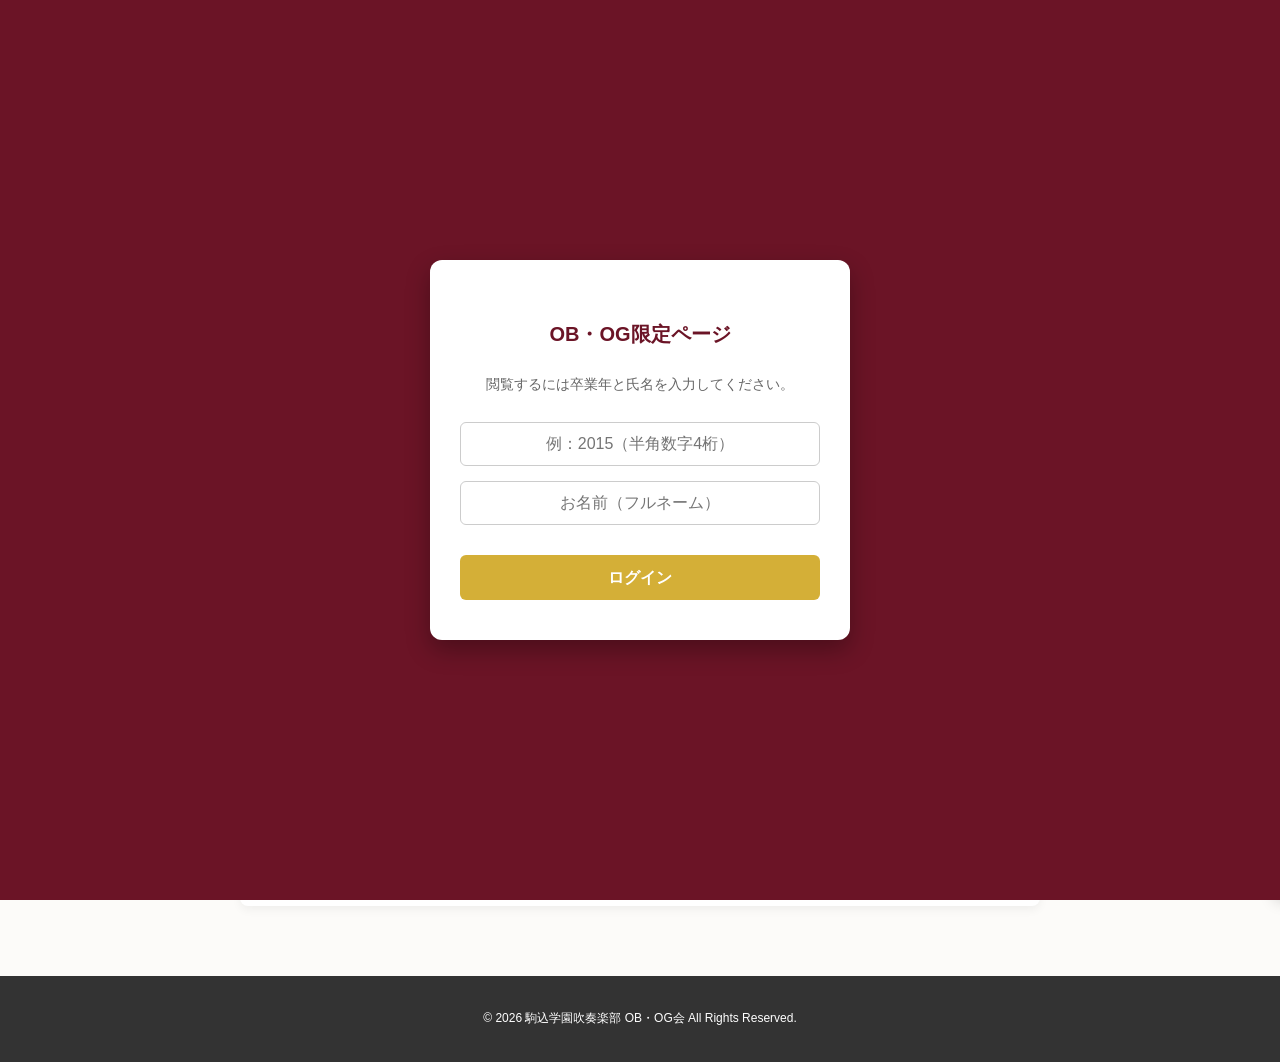
==== index.html @ 9dfc3580 "Add files via upload" ====
<!DOCTYPE html>
<html lang="ja">
<head>
    <meta name="robots" content="noindex, nofollow">
    <meta charset="UTF-8">
    <meta name="viewport" content="width=device-width, initial-scale=1.0">
    <title>駒込学園吹奏楽部 OB・OG会</title>
    <link rel="stylesheet" href="style.css">

    <style>
        /* 隠しチェックボックスは非表示 */
        #menu-btn-check {
            display: none !important;
        }

        /* ハンバーガーメニューのボタン位置設定 */
        .hamburger-menu {
            position: absolute !important;
            top: 50% !important;
            right: 20px !important;
            transform: translateY(-50%) !important;
            z-index: 99999 !important; 
        }

        .menu-btn {
            position: fixed !important; 
            top: 25px !important;
            right: 25px !important;
            display: flex !important;
            height: 50px !important;
            width: 50px !important;
            justify-content: center !important;
            align-items: center !important;
            background-color: #d4af37 !important;
            border-radius: 50% !important;
            cursor: pointer !important;
            z-index: 99999 !important; 
            box-shadow: 0 4px 10px rgba(0,0,0,0.3) !important;
        }

        /* 三本線（白） */
        .menu-btn span,
        .menu-btn span::before,
        .menu-btn span::after {
            content: '' !important;
            display: block !important;
            height: 3px !important;
            width: 20px !important;
            border-radius: 3px !important;
            background-color: #ffffff !important;
            position: absolute !important;
            transition: all 0.3s ease !important;
        }
        .menu-btn span::before { bottom: 7px !important; }
        .menu-btn span::after { top: 7px !important; }

        /* ボタンを押した時に「×」に変形 */
        #menu-btn-check:checked ~ .menu-btn span {
            background-color: transparent !important;
        }
        #menu-btn-check:checked ~ .menu-btn span::before {
            bottom: 0 !important;
            transform: rotate(45deg) !important;
        }
        #menu-btn-check:checked ~ .menu-btn span::after {
            top: 0 !important;
            transform: rotate(-45deg) !important;
        }

        /* 引き出しメニュー */
        .menu-content {
            position: fixed !important;
            top: 0 !important;
            right: -300px !important; 
            width: 300px !important;   
            height: 100vh !important;  
            background-color: #fcfbf9 !important;
            box-shadow: -5px 0 15px rgba(0,0,0,0.2) !important;
            transition: right 0.3s ease !important; 
            z-index: 99998 !important; 
            overflow-y: auto !important;
        }

        #menu-btn-check:checked ~ .menu-content {
            right: 0 !important;
        }

        .menu-inner {
            padding: 100px 20px 40px 20px !important;
        }

        /* 🔐 ログイン画面を完全に最前面に固定 */
        #login-overlay {
            position: fixed !important;
            top: 0 !important;
            left: 0 !important;
            width: 100% !important;
            height: 100% !important;
            background-color: #6b1426 !important; 
            color: #ffffff !important;
            display: flex !important;
            justify-content: center !important;
            align-items: center !important;
            z-index: 1000000 !important; 
            text-align: center;
            opacity: 1;
            transition: opacity 0.4s ease; 
        }
        .login-box {
            background-color: #ffffff !important;
            color: #333333 !important;
            padding: 40px 30px !important;
            border-radius: 12px !important;
            box-shadow: 0 10px 25px rgba(0,0,0,0.3) !important;
            max-width: 360px !important;
            width: 90% !important;
        }
        .login-box h2 {
            color: #6b1426 !important;
            margin-bottom: 20px !important;
            font-size: 20px !important;
        }
        .login-box input {
            width: 100% !important;
            padding: 12px !important;
            margin-bottom: 15px !important;
            border: 1px solid #ccc !important;
            border-radius: 6px !important;
            box-sizing: border-box !important;
            font-size: 16px !important;
            text-align: center !important;
        }
        
        /* ゴールドのログインボタン */
        .login-btn {
            display: block !important;
            background-color: #d4af37 !important; 
            color: #ffffff !important;
            border: none !important;
            height: 45px !important;
            line-height: 45px !important;
            width: 100% !important;
            font-weight: bold !important;
            border-radius: 6px !important;
            cursor: pointer !important;
            font-size: 16px !important;
            transition: 0.2s !important;
            text-align: center !important;
            margin: 15px auto 0 auto !important;
            padding: 0 !important;
            text-decoration: none !important;
        }
        .login-btn:hover {
            background-color: #bfa030 !important;
        }
        .error-msg {
            color: #ff3333 !important;
            font-size: 14px !important;
            margin-top: 10px !important;
            font-weight: bold !important;
            display: none; 
        }
    </style>
</head>
<body>

    <div id="login-overlay">
        <div class="login-box">
            <h2>OB・OG限定ページ</h2>
            <p style="font-size: 14px; color: #666; margin-bottom: 25px;">
                閲覧するには卒業年と氏名を入力してください。
            </p>
            
            <input type="text" id="yearBox" placeholder="例：2015（半角数字4桁）">
            <input type="text" id="nameBox" placeholder="お名前（フルネーム）">
            
            <button class="login-btn" onclick="clickLoginButton()">ログイン</button>
            
            <div id="error-message" class="error-msg">⚠️ 入力内容が正しくありません</div>
        </div>
    </div>

    <input type="checkbox" id="menu-btn-check">
    <label for="menu-btn-check" class="menu-btn"><span></span></label>
    
    <div class="menu-content">
        <div class="menu-inner">
            <nav class="menu-nav">
                <ul>
                    <li><a href="index.html#skip">🏠 ホーム</a></li>
                    <li><a href="history.html">🎼 過去のコンクール実績</a></li>
                    <li><a href="officers.html">👥 幹部・役員紹介</a></li>
                </ul>
            </nav>
        </div>
    </div>

    <header class="site-header">
        <div class="header-title-container">
            <h1>駒込学園 吹奏楽部 OB・OG会</h1>
        </div>
    </header>

    <main>
        <section class="purpose-section">
            <h2>OB・OG会 設立の趣旨</h2>
            <p class="lead-text">
                駒込学園吹奏楽部は、これまで多くの卒業生を送り出してきました。<br>
                この度、卒業生同士のつながりを深め、安全に現役部員の活動を末永く応援していくために、公式OB・OG会を発足いたしました。
            </p>

            <details class="purpose-details">
                <summary class="purpose-summary">もっと見る</summary>
                <div class="purpose-content">
                    <div class="purpose-grid">
                        <div class="purpose-card">
                            <h3>🎺 1. 現役部員への支援</h3>
                            <p>楽器のメンテナンスや指導・差し入れなど、現役生がより良い環境で演奏に打ち込めるようサポートを行います。</p>
                        </div>
                        <div class="purpose-card">
                            <h3>🤝 2. 卒業生同士の交流</h3>
                            <p>世代を超えたOB・OGのネットワークを広げ、いつまでも音楽でつながれる場所を作ります。</p>
                        </div>
                        <div class="purpose-card">
                            <h3>🎼 3. 伝統の継承</h3>
                            <p>駒込学園吹奏楽部が築いてきた歴史や伝統を次の世代へ引き継ぎ、部活動の発展に寄与します。</p>
                        </div>
                    </div>
                </div>
            </details>
        </section>

        <section class="gallery-section">
            <h2>活動の様子（フォトギャラリー）</h2>
            <p class="gallery-lead">定期演奏会やコンクール、日々の練習風景をお届けします。</p>

            <details class="purpose-details">
                <summary class="purpose-summary">写真をもっと見る</summary>
                <div class="purpose-content">
                    <div class="gallery-grid">
                        <div class="gallery-item">
                            <img src="images/photo1.jpg" alt="定期演奏会">
                            <div class="gallery-caption">定期演奏会</div>
                        </div>
                        <div class="gallery-item">
                            <img src="images/photo2.jpg" alt="コンクール">
                            <div class="gallery-caption">吹奏楽コンクール</div>
                        </div>
                        <div class="gallery-item">
                            <img src="images/photo3.jpg" alt="夏合宿">
                            <div class="gallery-caption">夏合宿</div>
                        </div>
                        <div class="gallery-item">
                            <img src="images/photo4.jpg" alt="日常練習">
                            <div class="gallery-caption">日常練習</div>
                        </div>
                    </div>
                </div>
            </details>
        </section>

        <section class="sns-link-section">
            <h2>公式SNSで最新情報をチェック！</h2>
            <p>現役部員の日常や演奏会のお知らせは、こちらの公式アカウントで発信しています。</p>
            <div class="sns-button-container">
                <a href="https://www.instagram.com/kg_brass/" target="_blank" class="sns-btn instagram-btn">
                    📸 公式Instagramを見る
                </a>
                <a href="https://x.com/kg_brass" target="_blank" class="sns-btn x-btn">
                    𝕏 公式X（旧Twitter）を見る
                </a>
            </div>
        </section>
    </main>

    <footer>
        <p>&copy; 2026 駒込学園吹奏楽部 OB・OG会 All Rights Reserved.</p>
    </footer>

    <script>
        const csvUrl = "https://docs.google.com/spreadsheets/d/e/2PACX-1vRSA1tRAmuJEZEpd1GGZVvP7Q4addCz2_b13co5dK7UtzooLsTX9SpgFDFgR_s_LNZYfbcB91fvsCD3/pub?gid=0&single=true&output=csv";

        let obogList = {};

        function checkLoginStatus() {
            if (window.location.hash === '#skip' || sessionStorage.getItem('loginStatus') === 'passed') {
                const overlay = document.getElementById('login-overlay');
                if (overlay) {
                    overlay.style.display = 'none'; 
                }
            }
        }

        if (document.readyState === 'loading') {
            document.addEventListener('DOMContentLoaded', checkLoginStatus);
        } else {
            checkLoginStatus();
        }
        window.addEventListener('hashchange', checkLoginStatus);

        if (csvUrl) {
            fetch(csvUrl)
                .then(response => response.text())
                .then(text => {
                    const lines = text.split(/\r?\n/);
                    for (let i = 1; i < lines.length; i++) {
                        const columns = lines[i].split(",");
                        if (columns.length >= 2) {
                            const year = columns[0].trim();
                            const name = columns[1].trim();
                            if (year && name) {
                                if (!obogList[year]) {
                                    obogList[year] = [];
                                }
                                obogList[year].push(name);
                            }
                        }
                    }
                })
                .catch(err => console.error("名簿の読み込みに失敗しました:", err));
        }

        function clickLoginButton() {
            const inputYear = document.getElementById('yearBox').value.trim();
            const inputName = document.getElementById('nameBox').value.trim();
            const errorMsg = document.getElementById('error-message');
            const overlay = document.getElementById('login-overlay');

            if (obogList[inputYear] && obogList[inputYear].includes(inputName)) {
                if (errorMsg) errorMsg.style.display = 'none';
                
                sessionStorage.setItem('loginStatus', 'passed');
                window.location.hash = 'skip';
                
                if (overlay) {
                    overlay.style.opacity = "0";
                    overlay.style.pointerEvents = "none";
                    setTimeout(function() {
                        overlay.style.display = 'none';
                    }, 400);
                }
            } else {
                if (errorMsg) errorMsg.style.display = 'block';
            }
        }
    </script>

</body>
</html>
---- style.css ----
body {
    font-family: 'Helvetica Neue', Arial, 'Hiragino Kaku Gothic ProN', 'Hiragino Sans', Meiryo, sans-serif;
    line-height: 1.8;
    color: #333333;
    background-color: #fcfbf9;
    margin: 0;
    padding: 0;
}

/* ===================================================
   2. ヘッダー（タイトル中央揃え ＆ ハンバーガーバー）
   =================================================== */
.site-header {
    position: relative;
    background-color: #6b1426; /* 深い赤 */
    padding: 30px 20px;
    border-bottom: 4px solid #d4af37; /* ゴールドのライン */
    display: flex;
    justify-content: center;
    align-items: center;
    min-height: 50px;
}

.header-title-container {
    width: 100%;
    text-align: center;
}

.header-title-container h1 {
    margin: 0;
    font-size: 24px;
    color: #ffffff;
    letter-spacing: 2px;
    display: inline-block;
}

/* ハンバーガー全体の配置 */
.hamburger-menu {
    position: absolute;
    top: 50%;
    right: 20px;
    transform: translateY(-50%);
    z-index: 100;
}

/* チェックボックスは非表示 */
#menu-btn-check {
    display: none;
}

/* 丸いゴールドの三本線ボタン（画面の右上に固定） */
.menu-btn {
    position: fixed; 
    top: 25px;
    right: 25px;
    display: flex;
    height: 50px;
    width: 50px;
    justify-content: center;
    align-items: center;
    background-color: #d4af37;
    border-radius: 50%;
    cursor: pointer;
    z-index: 105; /* メニューより手前に表示 */
    box-shadow: 0 4px 10px rgba(0,0,0,0.2);
}

/* 三本線のデザイン */
.menu-btn span,
.menu-btn span::before,
.menu-btn span::after {
    content: '';
    display: block;
    height: 3px;
    width: 20px;
    border-radius: 3px;
    background-color: #ffffff;
    position: absolute;
    transition: all 0.3s ease;
}
.menu-btn span::before { bottom: 7px; }
.menu-btn span::after { top: 7px; }

/* ボタンクリック時の「×」変形 */
#menu-btn-check:checked ~ .menu-btn span {
    background-color: transparent;
}
#menu-btn-check:checked ~ .menu-btn span::before {
    bottom: 0;
    transform: rotate(45deg);
}
#menu-btn-check:checked ~ .menu-btn span::after {
    top: 0;
    transform: rotate(-45deg);
}

/* 引き出しメニュー画面 */
.menu-content {
    position: fixed;
    top: 0;
    right: -100%; /* 最初は画面の右外に隠す */
    width: 100%;
    max-width: 300px;
    height: 100%;
    background-color: #fcfbf9;
    box-shadow: -5px 0 15px rgba(0,0,0,0.1);
    transition: all 0.3s ease;
    z-index: 101;
    overflow-y: auto;
}

/* チェック時にメニューを引き出す */
#menu-btn-check:checked ~ .menu-content {
    right: 0;
}

/* メニュー内のナビゲーションボタン */
.menu-inner {
    padding: 100px 20px 40px 20px;
}

.menu-nav ul {
    list-style: none;
    padding: 0;
    margin: 0;
}

.menu-nav li {
    margin-bottom: 15px;
}

.menu-nav a {
    display: block;
    background-color: #ffffff;
    color: #333333;
    text-decoration: none;
    padding: 15px 20px;
    border-radius: 8px;
    font-weight: bold;
    border: 1px solid #e0e0e0;
    box-shadow: 0 2px 5px rgba(0,0,0,0.05);
    transition: all 0.2s ease;
}

.menu-nav a:hover {
    background-color: #6b1426;
    color: #ffffff;
    border-color: #6b1426;
    transform: translateX(5px);
}

/* ===================================================
   3. メインコンテンツ ＆ 共通セクション
   =================================================== */
main {
    max-width: 800px;
    margin: 20px auto;
    padding: 20px;
}

section {
    background-color: #ffffff;
    padding: 24px;
    margin-bottom: 30px;
    border-radius: 8px;
    box-shadow: 0 4px 10px rgba(0, 0, 0, 0.05);
}

section h2 {
    color: #6b1426;
    font-size: 20px;
    border-left: 5px solid #d4af37;
    padding-left: 10px;
    margin-top: 0;
}

/* ===================================================
   4. 設立の趣旨（もっと見る）
   =================================================== */
.lead-text {
    font-size: 16px;
    color: #555555;
    text-align: center;
    margin-bottom: 30px;
    line-height: 1.8;
}

.purpose-grid {
    display: flex;
    flex-wrap: wrap;
    gap: 20px;
    margin-top: 20px;
}

.purpose-card {
    flex: 1;
    min-width: 230px;
    background-color: #faf8f5;
    padding: 20px;
    border-radius: 6px;
    border-top: 3px solid #6b1426;
}

.purpose-card h3 {
    margin-top: 0;
    font-size: 16px;
    color: #6b1426;
}

.purpose-card p {
    font-size: 14px;
    color: #444444;
    margin-bottom: 0;
    line-height: 1.6;
}

.purpose-details {
    transition: all 0.3s ease;
}

.purpose-summary {
    display: block;
    width: 180px;
    margin: 0 auto;
    padding: 10px 20px;
    background-color: #6b1426;
    color: #ffffff;
    text-align: center;
    font-weight: bold;
    border-radius: 20px;
    cursor: pointer;
    list-style: none;
    transition: 0.2s;
}

.purpose-summary::-webkit-details-marker {
    display: none;
}

.purpose-summary:hover {
    background-color: #d4af37;
}

.purpose-content {
    margin-top: 20px;
    animation: fadeIn 0.5s ease;
}

@keyframes fadeIn {
    0% { opacity: 0; transform: translateY(-10px); }
    100% { opacity: 1; transform: translateY(0); }
}

/* ===================================================
   5. フォトギャラリー
   =================================================== */
.gallery-lead {
    text-align: center;
    color: #666666;
    margin-bottom: 25px;
}

.gallery-grid {
    display: grid;
    grid-template-columns: repeat(auto-fit, minmax(220px, 1fr));
    gap: 15px;
}

.gallery-item {
    position: relative;
    overflow: hidden;
    border-radius: 8px;
    box-shadow: 0 4px 8px rgba(0,0,0,0.1);
    background-color: #000000;
}

.gallery-item img {
    width: 100%;
    height: 200px;
    object-fit: cover;
    display: block;
    transition: transform 0.3s ease;
}

.gallery-item:hover img {
    transform: scale(1.1);
    opacity: 0.8;
}

.gallery-caption {
    position: absolute;
    bottom: 0;
    left: 0;
    width: 100%;
    background: linear-gradient(transparent, rgba(0, 0, 0, 0.7));
    color: #ffffff;
    padding: 10px;
    font-size: 14px;
    font-weight: bold;
    text-align: center;
    box-sizing: border-box;
}

/* ===================================================
   6. 幹部・役員紹介（カードレイアウト）
   =================================================== */
.officer-lead {
    text-align: center;
    color: #666666;
    margin-bottom: 30px;
}

.officer-grid {
    display: grid;
    grid-template-columns: repeat(auto-fit, minmax(280px, 1fr));
    gap: 20px;
}

.officer-card {
    background-color: #ffffff;
    border: 1px solid #e0e0e0;
    border-radius: 8px;
    padding: 25px;
    position: relative;
    box-shadow: 0 2px 5px rgba(0,0,0,0.02);
    border-top: 4px solid #6b1426;
}

.officer-role {
    display: inline-block;
    background-color: #d4af37;
    color: #ffffff;
    font-size: 12px;
    font-weight: bold;
    padding: 3px 12px;
    border-radius: 12px;
    margin-bottom: 10px;
}

.officer-name {
    margin: 0 0 5px 0;
    font-size: 20px;
    color: #333333;
}

.officer-info {
    margin: 0 0 15px 0;
    font-size: 14px;
    color: #6b1426;
    font-weight: bold;
}

.officer-message {
    margin: 0;
    font-size: 13px;
    color: #555555;
    line-height: 1.6;
    background-color: #fdfcfb;
    padding: 10px;
    border-radius: 4px;
    border-left: 3px solid #e0e0e0;
}

/* ===================================================
   7. SNSリンクボタン ＆ フッター
   =================================================== */
.sns-link-section {
    text-align: center;
    padding: 30px 20px;
}

.sns-button-container {
    display: flex;
    justify-content: center;
    gap: 20px;
    margin-top: 25px;
    flex-wrap: wrap;
}

.sns-btn {
    display: inline-block;
    width: 260px;
    padding: 14px 0;
    color: #ffffff !important;
    text-decoration: none;
    font-weight: bold;
    border-radius: 30px;
    box-shadow: 0 4px 10px rgba(0, 0, 0, 0.1);
    transition: all 0.3s ease;
}

.sns-btn:hover {
    transform: translateY(-3px);
    box-shadow: 0 6px 15px rgba(0, 0, 0, 0.15);
}

.instagram-btn {
    background: linear-gradient(45deg, #f9ce34, #ee2a7b, #6228d7);
}

.x-btn {
    background-color: #000000;
}

footer {
    text-align: center;
    padding: 20px;
    background-color: #333333;
    color: #ffffff;
    font-size: 12px;
}
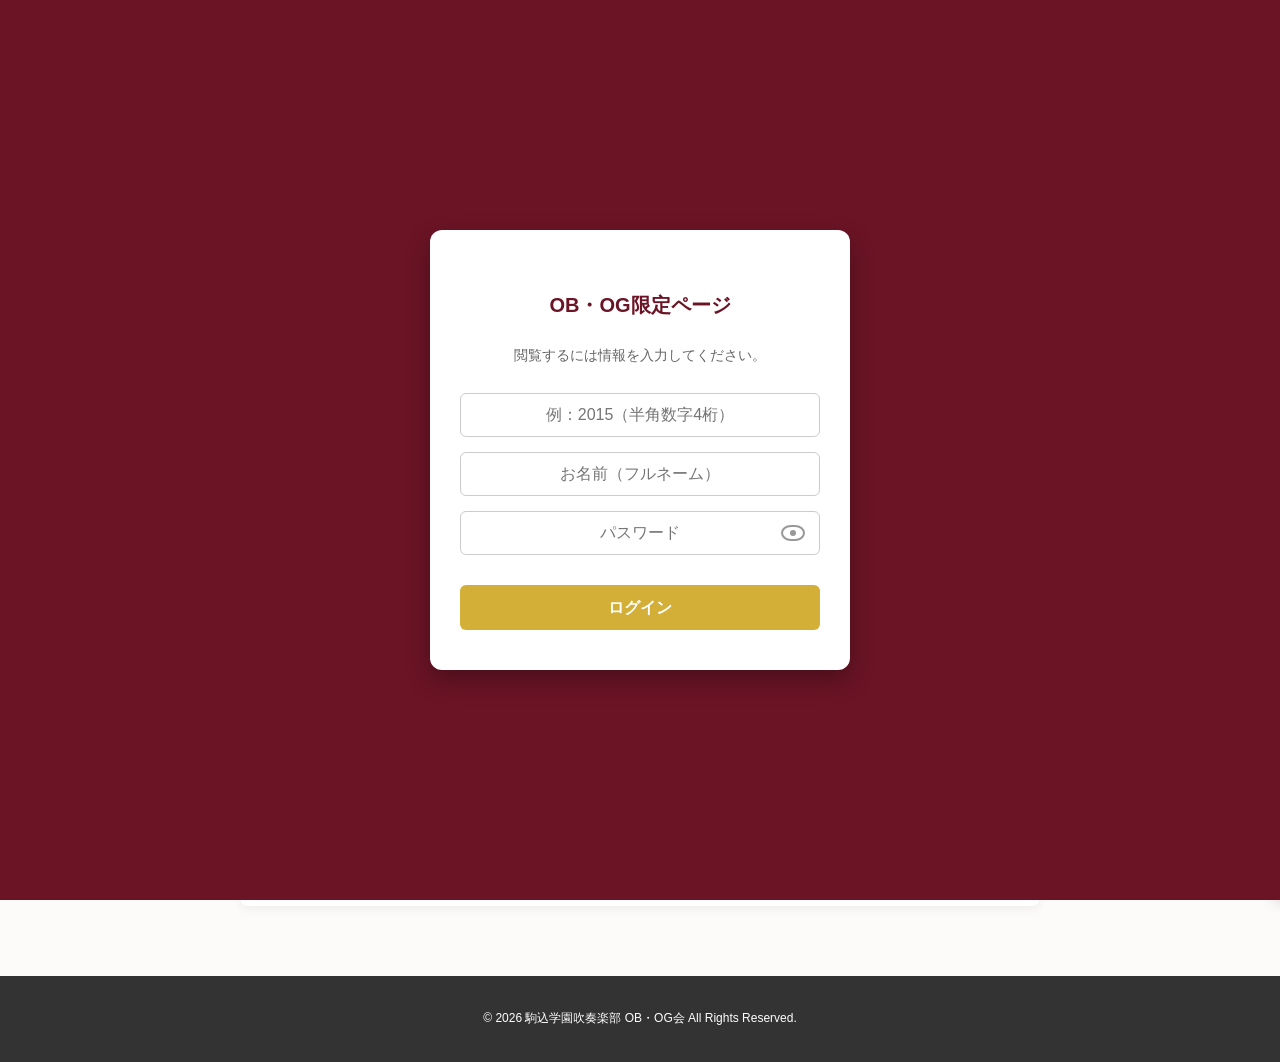
==== commit 7053013e: "Add files via upload" ====
--- a/index.html
+++ b/index.html
@@ -1,7 +1,6 @@
 <!DOCTYPE html>
 <html lang="ja">
 <head>
-    <meta name="robots" content="noindex, nofollow">
     <meta charset="UTF-8">
     <meta name="viewport" content="width=device-width, initial-scale=1.0">
     <title>駒込学園吹奏楽部 OB・OG会</title>
@@ -131,6 +130,66 @@
             text-align: center !important;
         }
         
+        /* パスワード入力欄とモノクロアイコンの位置設定 */
+        .password-container {
+            position: relative !important;
+            width: 100% !important;
+        }
+        
+        .toggle-password-btn {
+            position: absolute !important;
+            right: 15px !important;
+            top: 38% !important;
+            transform: translateY(-50%) !important;
+            cursor: pointer !important;
+            width: 24px !important;
+            height: 24px !important;
+            display: flex !important;
+            align-items: center !important;
+            justify-content: center !important;
+            user-select: none !important;
+            opacity: 0.5;
+            transition: opacity 0.2s;
+        }
+        .toggle-password-btn:hover {
+            opacity: 0.9;
+        }
+
+        /* 目の外枠（まぶたのライン）：水平・左右対称 */
+        .eye-icon {
+            position: relative !important;
+            width: 22px !important;   
+            height: 12px !important;  
+            border: 2px solid #333333 !important;
+            border-top-left-radius: 100% 120% !important;
+            border-top-right-radius: 100% 120% !important;
+            border-bottom-left-radius: 100% 120% !important;
+            border-bottom-right-radius: 100% 120% !important;
+        }
+        /* 黒目（真ん中の丸） */
+        .eye-icon::before {
+            content: '' !important;
+            position: absolute !important;
+            width: 6px !important;
+            height: 6px !important;
+            background-color: #333333 !important;
+            border-radius: 50% !important;
+            top: 50% !important;
+            left: 50% !important;
+            transform: translate(-50%, -50%) !important;
+        }
+        /* 斜線イラスト（表示時にかかる一本線） */
+        .eye-icon.hidden-line::after {
+            content: '' !important;
+            position: absolute !important;
+            width: 26px !important;
+            height: 2px !important;
+            background-color: #333333 !important;
+            top: 50% !important;
+            left: 50% !important;
+            transform: translate(-50%, -50%) rotate(-45deg) !important; 
+        }
+
         /* ゴールドのログインボタン */
         .login-btn {
             display: block !important;
@@ -168,11 +227,18 @@
         <div class="login-box">
             <h2>OB・OG限定ページ</h2>
             <p style="font-size: 14px; color: #666; margin-bottom: 25px;">
-                閲覧するには卒業年と氏名を入力してください。
+                閲覧するには情報を入力してください。
             </p>
             
             <input type="text" id="yearBox" placeholder="例：2015（半角数字4桁）">
             <input type="text" id="nameBox" placeholder="お名前（フルネーム）">
+            
+            <div class="password-container">
+                <input type="password" id="passwordBox" placeholder="パスワード">
+                <div class="toggle-password-btn" onclick="togglePasswordVisibility()">
+                    <div id="eyeIcon" class="eye-icon"></div>
+                </div>
+            </div>
             
             <button class="login-btn" onclick="clickLoginButton()">ログイン</button>
             
@@ -187,7 +253,7 @@
         <div class="menu-inner">
             <nav class="menu-nav">
                 <ul>
-                    <li><a href="index.html#skip">🏠 ホーム</a></li>
+                    <li><a href="index.html">🏠 ホーム</a></li>
                     <li><a href="history.html">🎼 過去のコンクール実績</a></li>
                     <li><a href="officers.html">👥 幹部・役員紹介</a></li>
                 </ul>
@@ -282,8 +348,9 @@
 
         let obogList = {};
 
+        // 💡 【記憶強化】localStorageを使って絶対に状態を忘れないように修正
         function checkLoginStatus() {
-            if (window.location.hash === '#skip' || sessionStorage.getItem('loginStatus') === 'passed') {
+            if (window.location.hash === '#skip' || localStorage.getItem('loginStatus') === 'passed') {
                 const overlay = document.getElementById('login-overlay');
                 if (overlay) {
                     overlay.style.display = 'none'; 
@@ -298,6 +365,7 @@
         }
         window.addEventListener('hashchange', checkLoginStatus);
 
+        // Googleから名簿データをダウンロード
         if (csvUrl) {
             fetch(csvUrl)
                 .then(response => response.text())
@@ -305,14 +373,16 @@
                     const lines = text.split(/\r?\n/);
                     for (let i = 1; i < lines.length; i++) {
                         const columns = lines[i].split(",");
-                        if (columns.length >= 2) {
+                        if (columns.length >= 3) {
                             const year = columns[0].trim();
                             const name = columns[1].trim();
-                            if (year && name) {
+                            const password = columns[2].trim();
+                            
+                            if (year && name && password) {
                                 if (!obogList[year]) {
                                     obogList[year] = [];
                                 }
-                                obogList[year].push(name);
+                                obogList[year].push({ name: name, password: password });
                             }
                         }
                     }
@@ -320,17 +390,59 @@
                 .catch(err => console.error("名簿の読み込みに失敗しました:", err));
         }
 
+        // 表示・非表示と斜線の連動処理
+        function togglePasswordVisibility() {
+            const passwordBox = document.getElementById('passwordBox');
+            const eyeIcon = document.getElementById('eyeIcon');
+            
+            if (passwordBox && eyeIcon) {
+                if (passwordBox.type === 'password') {
+                    passwordBox.type = 'text';
+                    eyeIcon.classList.add('hidden-line');
+                } else {
+                    passwordBox.type = 'password';
+                    eyeIcon.classList.remove('hidden-line');
+                }
+            }
+        }
+
+        // エンターキー判定
+        document.addEventListener("DOMContentLoaded", function() {
+            const boxes = [
+                document.getElementById('yearBox'), 
+                document.getElementById('nameBox'),
+                document.getElementById('passwordBox')
+            ];
+            boxes.forEach(box => {
+                if (box) {
+                    box.addEventListener('keydown', function(event) {
+                        if (event.key === 'Enter') {
+                            clickLoginButton(); 
+                        }
+                    });
+                }
+            });
+        });
+
+        // ログイン判定
         function clickLoginButton() {
             const inputYear = document.getElementById('yearBox').value.trim();
             const inputName = document.getElementById('nameBox').value.trim();
+            const inputPassword = document.getElementById('passwordBox').value.trim();
             const errorMsg = document.getElementById('error-message');
             const overlay = document.getElementById('login-overlay');
 
-            if (obogList[inputYear] && obogList[inputYear].includes(inputName)) {
+            let isMatch = false;
+
+            if (obogList[inputYear]) {
+                isMatch = obogList[inputYear].some(user => user.name === inputName && user.password === inputPassword);
+            }
+
+            if (isMatch) {
                 if (errorMsg) errorMsg.style.display = 'none';
                 
-                sessionStorage.setItem('loginStatus', 'passed');
-                window.location.hash = 'skip';
+                // 💡 【記憶強化】ここもlocalStorageに保存する形に変更
+                localStorage.setItem('loginStatus', 'passed');
                 
                 if (overlay) {
                     overlay.style.opacity = "0";
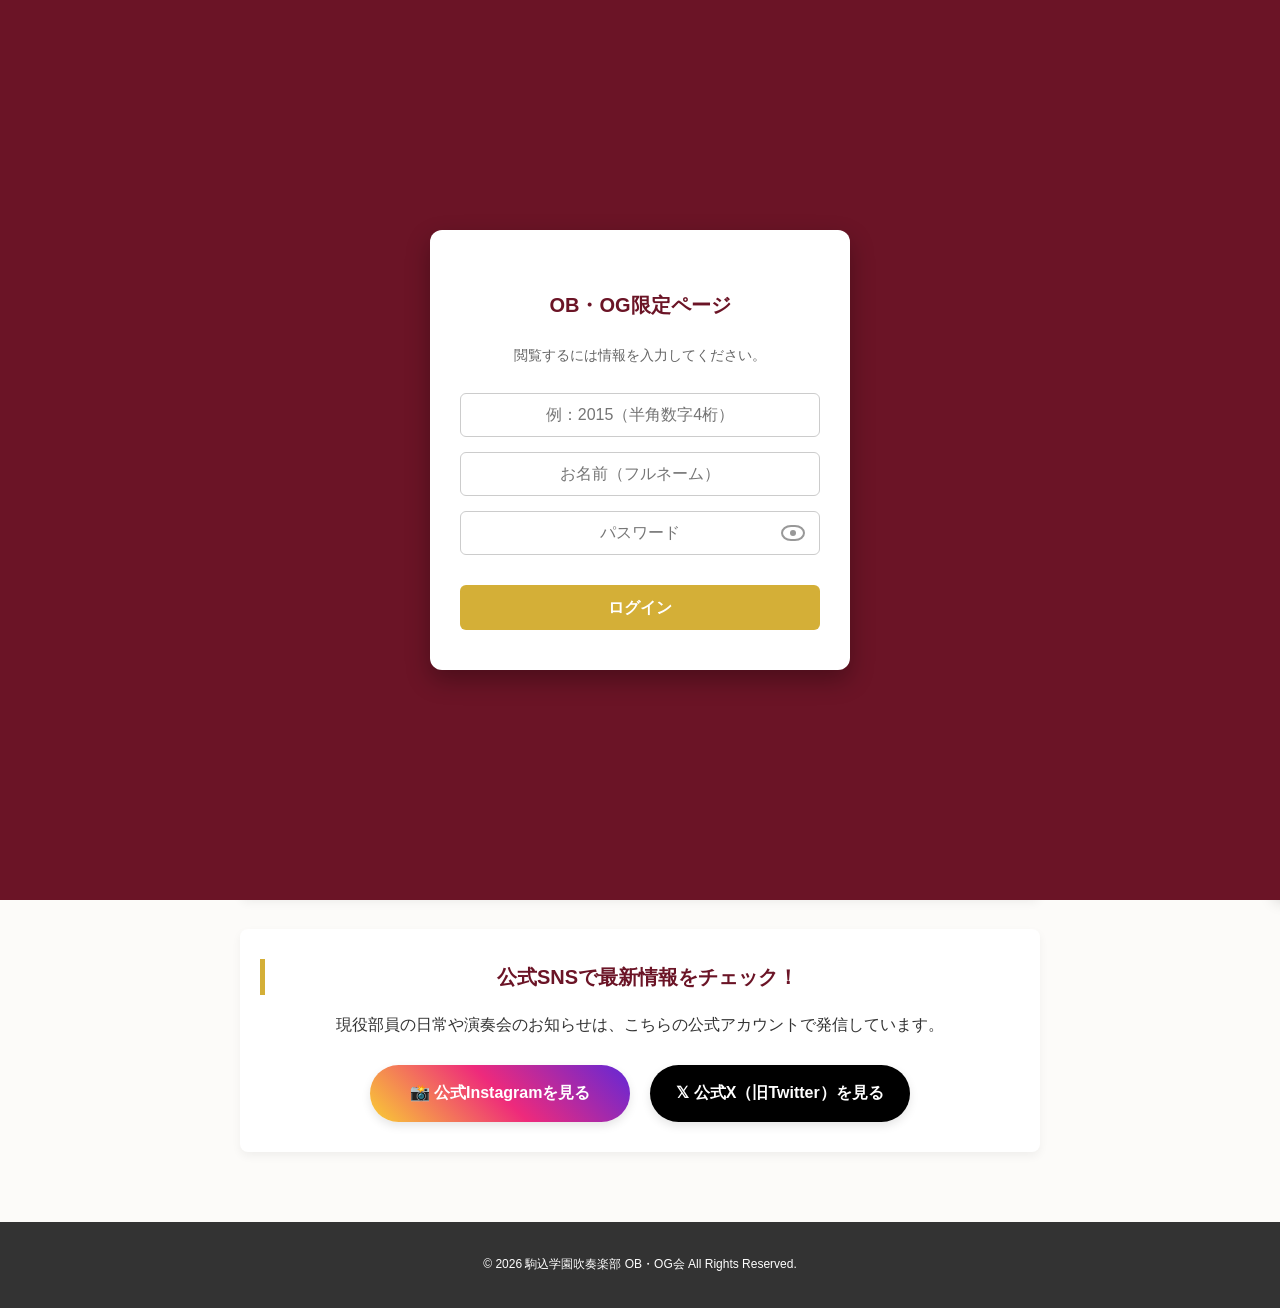
==== commit f09e3122: "Add files via upload" ====
--- a/index.html
+++ b/index.html
@@ -155,7 +155,7 @@
             opacity: 0.9;
         }
 
-        /* 目の外枠（まぶたのライン）：水平・左右対称 */
+        /* 目の外枠：水平・左右対称 */
         .eye-icon {
             position: relative !important;
             width: 22px !important;   
@@ -166,7 +166,7 @@
             border-bottom-left-radius: 100% 120% !important;
             border-bottom-right-radius: 100% 120% !important;
         }
-        /* 黒目（真ん中の丸） */
+        /* 黒目 */
         .eye-icon::before {
             content: '' !important;
             position: absolute !important;
@@ -178,7 +178,7 @@
             left: 50% !important;
             transform: translate(-50%, -50%) !important;
         }
-        /* 斜線イラスト（表示時にかかる一本線） */
+        /* 斜線イラスト */
         .eye-icon.hidden-line::after {
             content: '' !important;
             position: absolute !important;
@@ -218,6 +218,57 @@
             margin-top: 10px !important;
             font-weight: bold !important;
             display: none; 
+        }
+
+        /* 🎨 【修正】ブログエリアのデザインを他と統一（白背景） */
+        .blog-section {
+            background-color: #ffffff !important; /* 他のセクションと同じ純粋な白に変更 */
+            padding: 40px 20px !important;
+            margin: 30px auto !important;
+            max-width: 800px !important;
+            border-radius: 12px !important;
+            /* 影（シャドウ）を他のセクションの雰囲気と統一 */
+            box-shadow: 0 4px 15px rgba(0,0,0,0.05) !important;
+        }
+        .blog-container {
+            margin-top: 25px !important;
+        }
+        /* 各ブログ記事のカードデザイン */
+        .blog-card {
+            background-color: #ffffff !important;
+            border-left: 5px solid #6b1426 !important; /* 吹奏楽部のえんじ色 */
+            padding: 20px !important;
+            margin-bottom: 20px !important;
+            border-radius: 0 8px 8px 0 !important;
+            box-shadow: 0 2px 8px rgba(0,0,0,0.05) !important;
+            text-align: left !important;
+        }
+        .blog-date {
+            font-size: 13px !important;
+            color: #888888 !important;
+            font-weight: bold !important;
+            margin-bottom: 5px !important;
+        }
+        .blog-title {
+            font-size: 18px !important;
+            color: #333333 !important;
+            margin: 0 0 10px 0 !important;
+            font-weight: bold !important;
+        }
+        .blog-content {
+            font-size: 15px !important;
+            color: #555555 !important;
+            line-height: 1.6 !important;
+        }
+        .blog-content img {
+            max-width: 100% !important;
+            height: auto !important;
+            margin-top: 10px !important;
+            border-radius: 6px !important;
+        }
+        .blog-loading {
+            color: #888888 !important;
+            font-style: italic !important;
         }
     </style>
 </head>
@@ -268,6 +319,14 @@
     </header>
 
     <main>
+        <!-- 📢 白背景に統一したブログエリア -->
+        <section class="blog-section">
+            <h2>📢 OB・OG会からのお知らせ・日誌</h2>
+            <div id="blog-list" class="blog-container">
+                <p class="blog-loading">記事を読み込んでいます...</p>
+            </div>
+        </section>
+
         <section class="purpose-section">
             <h2>OB・OG会 設立の趣旨</h2>
             <p class="lead-text">
@@ -345,12 +404,14 @@
 
     <script>
         const csvUrl = "https://docs.google.com/spreadsheets/d/e/2PACX-1vRSA1tRAmuJEZEpd1GGZVvP7Q4addCz2_b13co5dK7UtzooLsTX9SpgFDFgR_s_LNZYfbcB91fvsCD3/pub?gid=0&single=true&output=csv";
+        
+        const microCmsUrl = "https://komagome-brass-ob.microcms.io/api/v1/blog";
+        const microCmsApiKey = "qSJ070NmlfRvReLlVUJ2Lo8lvWdYF0Dle5TC";
 
         let obogList = {};
 
-        // 💡 【記憶強化】localStorageを使って絶対に状態を忘れないように修正
         function checkLoginStatus() {
-            if (window.location.hash === '#skip' || localStorage.getItem('loginStatus') === 'passed') {
+            if (localStorage.getItem('loginStatus') === 'passed') {
                 const overlay = document.getElementById('login-overlay');
                 if (overlay) {
                     overlay.style.display = 'none'; 
@@ -358,14 +419,8 @@
             }
         }
 
-        if (document.readyState === 'loading') {
-            document.addEventListener('DOMContentLoaded', checkLoginStatus);
-        } else {
-            checkLoginStatus();
-        }
-        window.addEventListener('hashchange', checkLoginStatus);
-
-        // Googleから名簿データをダウンロード
+        checkLoginStatus();
+
         if (csvUrl) {
             fetch(csvUrl)
                 .then(response => response.text())
@@ -390,7 +445,50 @@
                 .catch(err => console.error("名簿の読み込みに失敗しました:", err));
         }
 
-        // 表示・非表示と斜線の連動処理
+        function loadMicroCmsBlog() {
+            fetch(microCmsUrl, {
+                headers: {
+                    "X-MICROCMS-API-KEY": microCmsApiKey
+                }
+            })
+            .then(response => response.json())
+            .then(data => {
+                const blogListDiv = document.getElementById('blog-list');
+                if (!blogListDiv) return;
+
+                if (!data.contents || data.contents.length === 0) {
+                    blogListDiv.innerHTML = '<p style="color:#888;">現在、投稿された記事はありません。</p>';
+                    return;
+                }
+
+                let htmlSrc = "";
+                data.contents.forEach(article => {
+                    let rawDate = article.date || article.publishedAt || "";
+                    let formattedDate = "";
+                    if (rawDate) {
+                        const d = new Date(rawDate);
+                        formattedDate = `${d.getFullYear()}年${String(d.getMonth() + 1).padStart(2, '0')}月${String(d.getDate()).padStart(2, '0')}日`;
+                    }
+
+                    htmlSrc += `
+                        <div class="blog-card">
+                            <div class="blog-date">${formattedDate}</div>
+                            <h3 class="blog-title">${article.title}</h3>
+                            <div class="blog-content">${article.content}</div>
+                        </div>
+                    `;
+                });
+                blogListDiv.innerHTML = htmlSrc;
+            })
+            .catch(err => {
+                console.error("ブログの読み込みに失敗しました:", err);
+                const blogListDiv = document.getElementById('blog-list');
+                if (blogListDiv) blogListDiv.innerHTML = '<p style="color:#ff3333;">⚠️ ブログ記事の読み込みに失敗しました。</p>';
+            });
+        }
+
+        document.addEventListener("DOMContentLoaded", loadMicroCmsBlog);
+
         function togglePasswordVisibility() {
             const passwordBox = document.getElementById('passwordBox');
             const eyeIcon = document.getElementById('eyeIcon');
@@ -406,7 +504,6 @@
             }
         }
 
-        // エンターキー判定
         document.addEventListener("DOMContentLoaded", function() {
             const boxes = [
                 document.getElementById('yearBox'), 
@@ -424,7 +521,6 @@
             });
         });
 
-        // ログイン判定
         function clickLoginButton() {
             const inputYear = document.getElementById('yearBox').value.trim();
             const inputName = document.getElementById('nameBox').value.trim();
@@ -441,7 +537,6 @@
             if (isMatch) {
                 if (errorMsg) errorMsg.style.display = 'none';
                 
-                // 💡 【記憶強化】ここもlocalStorageに保存する形に変更
                 localStorage.setItem('loginStatus', 'passed');
                 
                 if (overlay) {
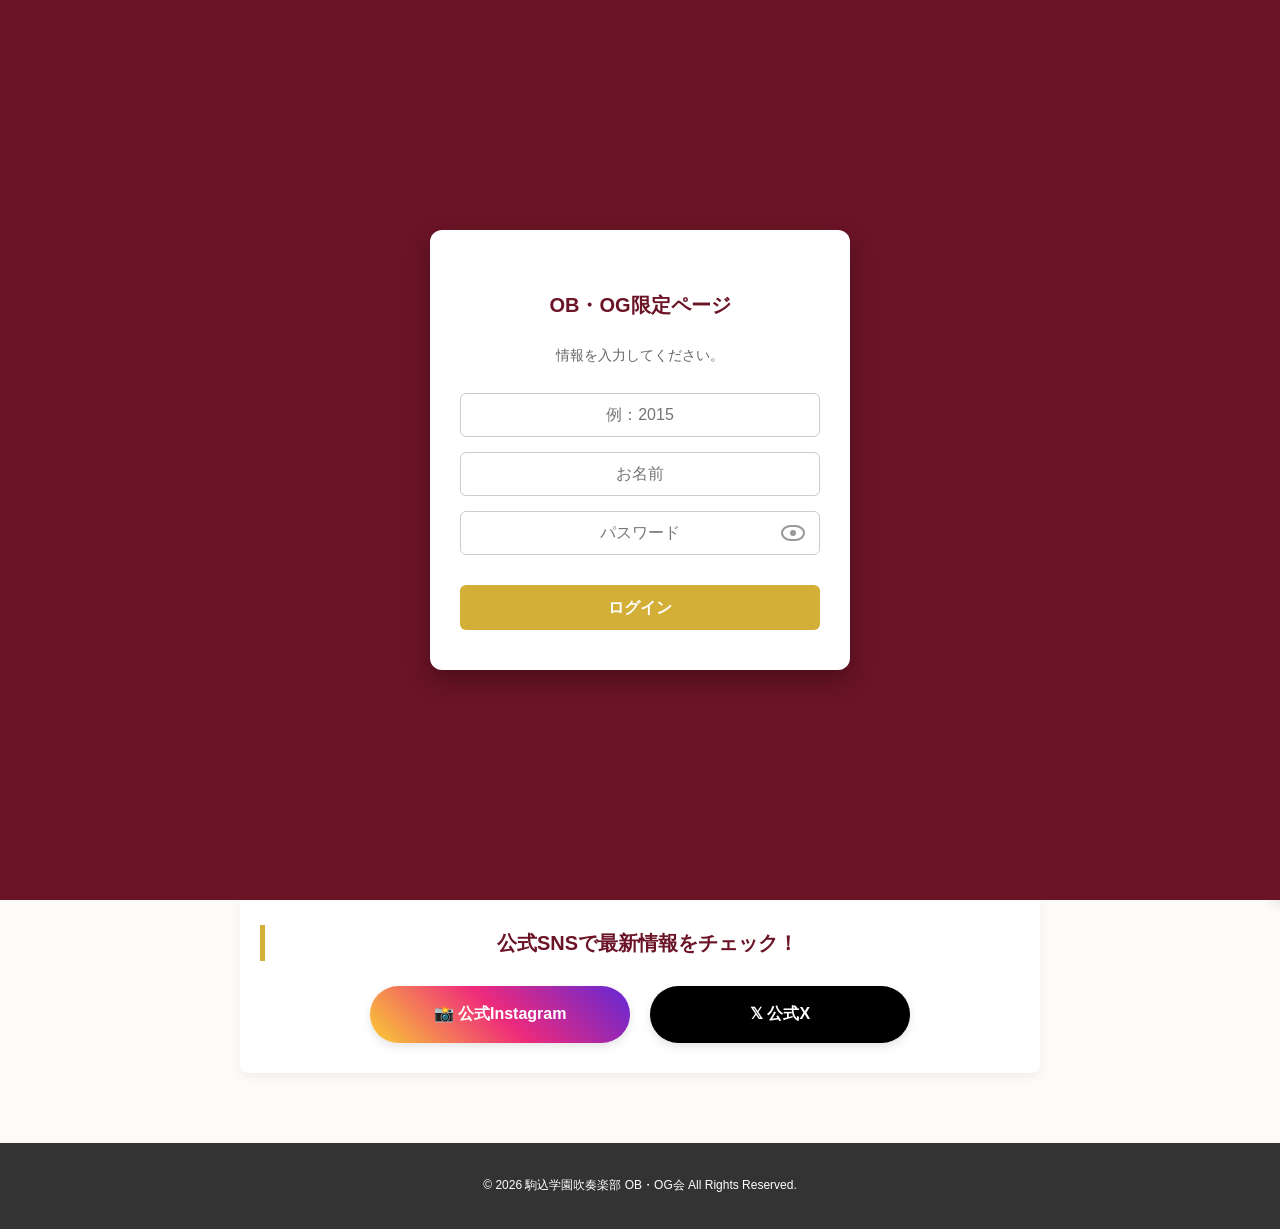
==== commit b628b00b: "Add files via upload" ====
--- a/index.html
+++ b/index.html
@@ -6,6 +6,17 @@
     <title>駒込学園吹奏楽部 OB・OG会</title>
     <link rel="stylesheet" href="style.css">
 
+    <script>
+        (function() {
+            // セキュリティ：ブラウザを閉じるとログアウトされる設定
+            if (sessionStorage.getItem('loginStatus') === 'passed') {
+                const style = document.createElement('style');
+                style.innerHTML = '#login-overlay { display: none !important; opacity: 0 !important; pointer-events: none !important; }';
+                document.head.appendChild(style);
+            }
+        })();
+    </script>
+
     <style>
         /* 隠しチェックボックスは非表示 */
         #menu-btn-check {
@@ -18,7 +29,7 @@
             top: 50% !important;
             right: 20px !important;
             transform: translateY(-50%) !important;
-            z-index: 99999 !important; 
+            z-index: 9999 !important; 
         }
 
         .menu-btn {
@@ -33,7 +44,7 @@
             background-color: #d4af37 !important;
             border-radius: 50% !important;
             cursor: pointer !important;
-            z-index: 99999 !important; 
+            z-index: 9999 !important; 
             box-shadow: 0 4px 10px rgba(0,0,0,0.3) !important;
         }
 
@@ -53,20 +64,10 @@
         .menu-btn span::before { bottom: 7px !important; }
         .menu-btn span::after { top: 7px !important; }
 
-        /* ボタンを押した時に「×」に変形 */
-        #menu-btn-check:checked ~ .menu-btn span {
-            background-color: transparent !important;
-        }
-        #menu-btn-check:checked ~ .menu-btn span::before {
-            bottom: 0 !important;
-            transform: rotate(45deg) !important;
-        }
-        #menu-btn-check:checked ~ .menu-btn span::after {
-            top: 0 !important;
-            transform: rotate(-45deg) !important;
-        }
-
-        /* 引き出しメニュー */
+        #menu-btn-check:checked ~ .menu-btn span { background-color: transparent !important; }
+        #menu-btn-check:checked ~ .menu-btn span::before { bottom: 0 !important; transform: rotate(45deg) !important; }
+        #menu-btn-check:checked ~ .menu-btn span::after { top: 0 !important; transform: rotate(-45deg) !important; }
+
         .menu-content {
             position: fixed !important;
             top: 0 !important;
@@ -76,19 +77,14 @@
             background-color: #fcfbf9 !important;
             box-shadow: -5px 0 15px rgba(0,0,0,0.2) !important;
             transition: right 0.3s ease !important; 
-            z-index: 99998 !important; 
+            z-index: 9998 !important; 
             overflow-y: auto !important;
         }
 
-        #menu-btn-check:checked ~ .menu-content {
-            right: 0 !important;
-        }
-
-        .menu-inner {
-            padding: 100px 20px 40px 20px !important;
-        }
-
-        /* 🔐 ログイン画面を完全に最前面に固定 */
+        #menu-btn-check:checked ~ .menu-content { right: 0 !important; }
+        .menu-inner { padding: 100px 20px 40px 20px !important; }
+
+        /* 🔐 ログイン壁 */
         #login-overlay {
             position: fixed !important;
             top: 0 !important;
@@ -100,7 +96,7 @@
             display: flex !important;
             justify-content: center !important;
             align-items: center !important;
-            z-index: 1000000 !important; 
+            z-index: 100000 !important; 
             text-align: center;
             opacity: 1;
             transition: opacity 0.4s ease; 
@@ -114,11 +110,7 @@
             max-width: 360px !important;
             width: 90% !important;
         }
-        .login-box h2 {
-            color: #6b1426 !important;
-            margin-bottom: 20px !important;
-            font-size: 20px !important;
-        }
+        .login-box h2 { color: #6b1426 !important; margin-bottom: 20px !important; font-size: 20px !important; }
         .login-box input {
             width: 100% !important;
             padding: 12px !important;
@@ -129,13 +121,7 @@
             font-size: 16px !important;
             text-align: center !important;
         }
-        
-        /* パスワード入力欄とモノクロアイコンの位置設定 */
-        .password-container {
-            position: relative !important;
-            width: 100% !important;
-        }
-        
+        .password-container { position: relative !important; width: 100% !important; }
         .toggle-password-btn {
             position: absolute !important;
             right: 15px !important;
@@ -151,11 +137,6 @@
             opacity: 0.5;
             transition: opacity 0.2s;
         }
-        .toggle-password-btn:hover {
-            opacity: 0.9;
-        }
-
-        /* 目の外枠：水平・左右対称 */
         .eye-icon {
             position: relative !important;
             width: 22px !important;   
@@ -166,7 +147,6 @@
             border-bottom-left-radius: 100% 120% !important;
             border-bottom-right-radius: 100% 120% !important;
         }
-        /* 黒目 */
         .eye-icon::before {
             content: '' !important;
             position: absolute !important;
@@ -178,7 +158,6 @@
             left: 50% !important;
             transform: translate(-50%, -50%) !important;
         }
-        /* 斜線イラスト */
         .eye-icon.hidden-line::after {
             content: '' !important;
             position: absolute !important;
@@ -189,8 +168,6 @@
             left: 50% !important;
             transform: translate(-50%, -50%) rotate(-45deg) !important; 
         }
-
-        /* ゴールドのログインボタン */
         .login-btn {
             display: block !important;
             background-color: #d4af37 !important; 
@@ -209,67 +186,46 @@
             padding: 0 !important;
             text-decoration: none !important;
         }
-        .login-btn:hover {
-            background-color: #bfa030 !important;
-        }
-        .error-msg {
-            color: #ff3333 !important;
-            font-size: 14px !important;
-            margin-top: 10px !important;
-            font-weight: bold !important;
-            display: none; 
-        }
-
-        /* 🎨 【修正】ブログエリアのデザインを他と統一（白背景） */
+
+        /* 📝 ブログセクションの余白調整 */
         .blog-section {
-            background-color: #ffffff !important; /* 他のセクションと同じ純粋な白に変更 */
-            padding: 40px 20px !important;
+            background-color: #ffffff !important;
+            padding: 20px 20px 40px 20px !important;
             margin: 30px auto !important;
             max-width: 800px !important;
             border-radius: 12px !important;
-            /* 影（シャドウ）を他のセクションの雰囲気と統一 */
             box-shadow: 0 4px 15px rgba(0,0,0,0.05) !important;
         }
-        .blog-container {
-            margin-top: 25px !important;
-        }
-        /* 各ブログ記事のカードデザイン */
         .blog-card {
             background-color: #ffffff !important;
-            border-left: 5px solid #6b1426 !important; /* 吹奏楽部のえんじ色 */
+            border-left: 5px solid #6b1426 !important;
             padding: 20px !important;
             margin-bottom: 20px !important;
             border-radius: 0 8px 8px 0 !important;
             box-shadow: 0 2px 8px rgba(0,0,0,0.05) !important;
             text-align: left !important;
         }
-        .blog-date {
-            font-size: 13px !important;
-            color: #888888 !important;
-            font-weight: bold !important;
-            margin-bottom: 5px !important;
-        }
-        .blog-title {
-            font-size: 18px !important;
-            color: #333333 !important;
-            margin: 0 0 10px 0 !important;
-            font-weight: bold !important;
-        }
-        .blog-content {
-            font-size: 15px !important;
-            color: #555555 !important;
-            line-height: 1.6 !important;
-        }
-        .blog-content img {
-            max-width: 100% !important;
-            height: auto !important;
-            margin-top: 10px !important;
-            border-radius: 6px !important;
-        }
-        .blog-loading {
-            color: #888888 !important;
-            font-style: italic !important;
-        }
+
+        /* 📸 スライドショーのデザイン */
+        .slider-wrapper {
+            position: relative !important;
+            width: 100% !important;
+            max-width: 800px !important;
+            margin: 20px auto !important;
+            overflow: hidden !important;
+            border-radius: 12px !important;
+            box-shadow: 0 10px 25px rgba(0,0,0,0.2) !important;
+        }
+        .slider-inner { display: flex !important; transition: transform 0.5s ease-in-out !important; width: 100% !important; }
+        .slider-item { min-width: 100% !important; position: relative !important; }
+        .slider-item img { width: 100% !important; height: 450px !important; object-fit: cover !important; display: block !important; }
+        .slider-caption { position: absolute !important; bottom: 0 !important; left: 0 !important; width: 100% !important; background: rgba(0, 0, 0, 0.6) !important; color: #ffffff !important; padding: 10px !important; font-size: 14px !important; text-align: center !important; }
+        .slider-btn { position: absolute !important; top: 50% !important; transform: translateY(-50%) !important; background: rgba(212, 175, 55, 0.9) !important; color: #ffffff !important; border: none !important; width: 44px !important; height: 44px !important; border-radius: 50% !important; cursor: pointer !important; font-size: 22px !important; display: flex !important; align-items: center !important; justify-content: center !important; z-index: 50 !important; transition: background 0.3s !important; }
+        .slider-btn:hover { background: #6b1426 !important; }
+        .slider-prev { left: 15px !important; }
+        .slider-next { right: 15px !important; }
+
+        @media screen and (max-width: 600px) { .slider-item img { height: 250px !important; } }
     </style>
 </head>
 <body>
@@ -277,23 +233,17 @@
     <div id="login-overlay">
         <div class="login-box">
             <h2>OB・OG限定ページ</h2>
-            <p style="font-size: 14px; color: #666; margin-bottom: 25px;">
-                閲覧するには情報を入力してください。
-            </p>
-            
-            <input type="text" id="yearBox" placeholder="例：2015（半角数字4桁）">
-            <input type="text" id="nameBox" placeholder="お名前（フルネーム）">
-            
+            <p style="font-size: 14px; color: #666; margin-bottom: 25px;">情報を入力してください。</p>
+            <input type="text" id="yearBox" placeholder="例：2015" onkeydown="handleEnter(event)">
+            <input type="text" id="nameBox" placeholder="お名前" onkeydown="handleEnter(event)">
             <div class="password-container">
-                <input type="password" id="passwordBox" placeholder="パスワード">
+                <input type="password" id="passwordBox" placeholder="パスワード" onkeydown="handleEnter(event)">
                 <div class="toggle-password-btn" onclick="togglePasswordVisibility()">
                     <div id="eyeIcon" class="eye-icon"></div>
                 </div>
             </div>
-            
             <button class="login-btn" onclick="clickLoginButton()">ログイン</button>
-            
-            <div id="error-message" class="error-msg">⚠️ 入力内容が正しくありません</div>
+            <div id="error-message" style="color:red; display:none; margin-top:10px;">入力内容が正しくありません</div>
         </div>
     </div>
 
@@ -305,7 +255,7 @@
             <nav class="menu-nav">
                 <ul>
                     <li><a href="index.html">🏠 ホーム</a></li>
-                    <li><a href="history.html">🎼 過去のコンクール実績</a></li>
+                    <li><a href="history.html">🎼 過去の実績</a></li>
                     <li><a href="officers.html">👥 幹部・役員紹介</a></li>
                 </ul>
             </nav>
@@ -319,12 +269,46 @@
     </header>
 
     <main>
-        <!-- 📢 白背景に統一したブログエリア -->
         <section class="blog-section">
-            <h2>📢 OB・OG会からのお知らせ・日誌</h2>
-            <div id="blog-list" class="blog-container">
-                <p class="blog-loading">記事を読み込んでいます...</p>
-            </div>
+            <h2>📢 お知らせ・日誌</h2>
+            <details class="purpose-details">
+                <summary class="purpose-summary">記事一覧を見る</summary>
+                <div id="blog-list" style="margin-top: 20px;">
+                    <p>記事を読み込んでいます...</p>
+                </div>
+            </details>
+        </section>
+
+        <section class="gallery-section">
+            <h2>活動の様子（フォトギャラリー）</h2>
+            <p>定期演奏会やコンクールの思い出をスライドショーでお届けします。</p>
+            <details class="purpose-details">
+                <summary class="purpose-summary">写真をもっと見る</summary>
+                <div class="purpose-content">
+                    <div class="slider-wrapper">
+                        <div class="slider-inner" id="sliderInner">
+                            <div class="slider-item">
+                                <img src="images/photo1.jpg" alt="定期演奏会">
+                                <div class="slider-caption">定期演奏会</div>
+                            </div>
+                            <div class="slider-item">
+                                <img src="images/photo2.jpg" alt="吹奏楽コンクール">
+                                <div class="slider-caption">吹奏楽コンクール</div>
+                            </div>
+                            <div class="slider-item">
+                                <img src="images/photo3.jpg" alt="夏合宿">
+                                <div class="slider-caption">夏合宿での一コマ</div>
+                            </div>
+                            <div class="slider-item">
+                                <img src="images/photo4.jpg" alt="日常練習">
+                                <div class="slider-caption">日々の合奏練習</div>
+                            </div>
+                        </div>
+                        <button type="button" class="slider-btn slider-prev" onclick="moveSlider(-1); event.stopPropagation();">❮</button>
+                        <button type="button" class="slider-btn slider-next" onclick="moveSlider(1); event.stopPropagation();">❯</button>
+                    </div>
+                </div>
+            </details>
         </section>
 
         <section class="purpose-section">
@@ -333,7 +317,6 @@
                 駒込学園吹奏楽部は、これまで多くの卒業生を送り出してきました。<br>
                 この度、卒業生同士のつながりを深め、安全に現役部員の活動を末永く応援していくために、公式OB・OG会を発足いたしました。
             </p>
-
             <details class="purpose-details">
                 <summary class="purpose-summary">もっと見る</summary>
                 <div class="purpose-content">
@@ -346,54 +329,16 @@
                             <h3>🤝 2. 卒業生同士の交流</h3>
                             <p>世代を超えたOB・OGのネットワークを広げ、いつまでも音楽でつながれる場所を作ります。</p>
                         </div>
-                        <div class="purpose-card">
-                            <h3>🎼 3. 伝統の継承</h3>
-                            <p>駒込学園吹奏楽部が築いてきた歴史や伝統を次の世代へ引き継ぎ、部活動の発展に寄与します。</p>
-                        </div>
                     </div>
                 </div>
             </details>
         </section>
 
-        <section class="gallery-section">
-            <h2>活動の様子（フォトギャラリー）</h2>
-            <p class="gallery-lead">定期演奏会やコンクール、日々の練習風景をお届けします。</p>
-
-            <details class="purpose-details">
-                <summary class="purpose-summary">写真をもっと見る</summary>
-                <div class="purpose-content">
-                    <div class="gallery-grid">
-                        <div class="gallery-item">
-                            <img src="images/photo1.jpg" alt="定期演奏会">
-                            <div class="gallery-caption">定期演奏会</div>
-                        </div>
-                        <div class="gallery-item">
-                            <img src="images/photo2.jpg" alt="コンクール">
-                            <div class="gallery-caption">吹奏楽コンクール</div>
-                        </div>
-                        <div class="gallery-item">
-                            <img src="images/photo3.jpg" alt="夏合宿">
-                            <div class="gallery-caption">夏合宿</div>
-                        </div>
-                        <div class="gallery-item">
-                            <img src="images/photo4.jpg" alt="日常練習">
-                            <div class="gallery-caption">日常練習</div>
-                        </div>
-                    </div>
-                </div>
-            </details>
-        </section>
-
         <section class="sns-link-section">
             <h2>公式SNSで最新情報をチェック！</h2>
-            <p>現役部員の日常や演奏会のお知らせは、こちらの公式アカウントで発信しています。</p>
             <div class="sns-button-container">
-                <a href="https://www.instagram.com/kg_brass/" target="_blank" class="sns-btn instagram-btn">
-                    📸 公式Instagramを見る
-                </a>
-                <a href="https://x.com/kg_brass" target="_blank" class="sns-btn x-btn">
-                    𝕏 公式X（旧Twitter）を見る
-                </a>
+                <a href="https://www.instagram.com/kg_brass/" target="_blank" class="sns-btn instagram-btn">📸 公式Instagram</a>
+                <a href="https://x.com/kg_brass" target="_blank" class="sns-btn x-btn">𝕏 公式X</a>
             </div>
         </section>
     </main>
@@ -403,153 +348,97 @@
     </footer>
 
     <script>
+        // --------------------------------------------------
+        // 📸 スライドショーのプログラム
+        // --------------------------------------------------
+        let currentSlide = 0;
+        function moveSlider(direction) {
+            const inner = document.getElementById('sliderInner');
+            const slides = document.querySelectorAll('.slider-item');
+            const totalSlides = slides.length;
+            if (!inner || totalSlides === 0) return;
+            currentSlide = (currentSlide + direction + totalSlides) % totalSlides;
+            inner.style.transform = `translateX(-${currentSlide * 100}%)`;
+        }
+
+        // --------------------------------------------------
+        // 🎫 microCMS・スプレッドシート設定
+        // --------------------------------------------------
         const csvUrl = "https://docs.google.com/spreadsheets/d/e/2PACX-1vRSA1tRAmuJEZEpd1GGZVvP7Q4addCz2_b13co5dK7UtzooLsTX9SpgFDFgR_s_LNZYfbcB91fvsCD3/pub?gid=0&single=true&output=csv";
-        
         const microCmsUrl = "https://komagome-brass-ob.microcms.io/api/v1/blog";
         const microCmsApiKey = "qSJ070NmlfRvReLlVUJ2Lo8lvWdYF0Dle5TC";
 
         let obogList = {};
 
         function checkLoginStatus() {
-            if (localStorage.getItem('loginStatus') === 'passed') {
-                const overlay = document.getElementById('login-overlay');
-                if (overlay) {
-                    overlay.style.display = 'none'; 
-                }
+            const overlay = document.getElementById('login-overlay');
+            if (sessionStorage.getItem('loginStatus') === 'passed') {
+                if (overlay) overlay.style.display = 'none'; 
             }
         }
-
         checkLoginStatus();
 
         if (csvUrl) {
-            fetch(csvUrl)
-                .then(response => response.text())
-                .then(text => {
-                    const lines = text.split(/\r?\n/);
-                    for (let i = 1; i < lines.length; i++) {
-                        const columns = lines[i].split(",");
-                        if (columns.length >= 3) {
-                            const year = columns[0].trim();
-                            const name = columns[1].trim();
-                            const password = columns[2].trim();
-                            
-                            if (year && name && password) {
-                                if (!obogList[year]) {
-                                    obogList[year] = [];
-                                }
-                                obogList[year].push({ name: name, password: password });
-                            }
+            fetch(csvUrl).then(r => r.text()).then(text => {
+                const lines = text.split(/\r?\n/);
+                for (let i = 1; i < lines.length; i++) {
+                    const col = lines[i].split(",");
+                    if (col.length >= 3) {
+                        const year = col[0].trim(), name = col[1].trim(), pw = col[2].trim();
+                        if (year && name && pw) {
+                            if (!obogList[year]) obogList[year] = [];
+                            obogList[year].push({ name: name, password: pw });
                         }
                     }
-                })
-                .catch(err => console.error("名簿の読み込みに失敗しました:", err));
-        }
-
-        function loadMicroCmsBlog() {
-            fetch(microCmsUrl, {
-                headers: {
-                    "X-MICROCMS-API-KEY": microCmsApiKey
-                }
-            })
-            .then(response => response.json())
-            .then(data => {
-                const blogListDiv = document.getElementById('blog-list');
-                if (!blogListDiv) return;
-
-                if (!data.contents || data.contents.length === 0) {
-                    blogListDiv.innerHTML = '<p style="color:#888;">現在、投稿された記事はありません。</p>';
-                    return;
-                }
-
-                let htmlSrc = "";
-                data.contents.forEach(article => {
-                    let rawDate = article.date || article.publishedAt || "";
-                    let formattedDate = "";
-                    if (rawDate) {
-                        const d = new Date(rawDate);
-                        formattedDate = `${d.getFullYear()}年${String(d.getMonth() + 1).padStart(2, '0')}月${String(d.getDate()).padStart(2, '0')}日`;
-                    }
-
-                    htmlSrc += `
-                        <div class="blog-card">
-                            <div class="blog-date">${formattedDate}</div>
-                            <h3 class="blog-title">${article.title}</h3>
-                            <div class="blog-content">${article.content}</div>
-                        </div>
-                    `;
-                });
-                blogListDiv.innerHTML = htmlSrc;
-            })
-            .catch(err => {
-                console.error("ブログの読み込みに失敗しました:", err);
-                const blogListDiv = document.getElementById('blog-list');
-                if (blogListDiv) blogListDiv.innerHTML = '<p style="color:#ff3333;">⚠️ ブログ記事の読み込みに失敗しました。</p>';
-            });
-        }
-
-        document.addEventListener("DOMContentLoaded", loadMicroCmsBlog);
-
-        function togglePasswordVisibility() {
-            const passwordBox = document.getElementById('passwordBox');
-            const eyeIcon = document.getElementById('eyeIcon');
-            
-            if (passwordBox && eyeIcon) {
-                if (passwordBox.type === 'password') {
-                    passwordBox.type = 'text';
-                    eyeIcon.classList.add('hidden-line');
-                } else {
-                    passwordBox.type = 'password';
-                    eyeIcon.classList.remove('hidden-line');
-                }
-            }
-        }
-
-        document.addEventListener("DOMContentLoaded", function() {
-            const boxes = [
-                document.getElementById('yearBox'), 
-                document.getElementById('nameBox'),
-                document.getElementById('passwordBox')
-            ];
-            boxes.forEach(box => {
-                if (box) {
-                    box.addEventListener('keydown', function(event) {
-                        if (event.key === 'Enter') {
-                            clickLoginButton(); 
-                        }
-                    });
                 }
             });
-        });
+        }
+
+        function loadBlog() {
+            fetch(microCmsUrl, { headers: { "X-MICROCMS-API-KEY": microCmsApiKey } })
+            .then(r => r.json()).then(data => {
+                const list = document.getElementById('blog-list');
+                if (!list) return;
+                if (!data.contents || data.contents.length === 0) {
+                    list.innerHTML = '<p>記事はありません。</p>'; return;
+                }
+                let html = "";
+                data.contents.forEach(art => {
+                    const d = new Date(art.date || art.publishedAt);
+                    const fd = `${d.getFullYear()}年${String(d.getMonth() + 1).padStart(2, '0')}月${String(d.getDate()).padStart(2, '0')}日`;
+                    html += `<div class="blog-card"><div class="blog-date">${fd}</div><h3 class="blog-title">${art.title}</h3><div class="blog-content">${art.content}</div></div>`;
+                });
+                list.innerHTML = html;
+            });
+        }
+        document.addEventListener("DOMContentLoaded", loadBlog);
+
+        function togglePasswordVisibility() {
+            const box = document.getElementById('passwordBox');
+            const icon = document.getElementById('eyeIcon');
+            if (box.type === 'password') { box.type = 'text'; icon.classList.add('hidden-line'); }
+            else { box.type = 'password'; icon.classList.remove('hidden-line'); }
+        }
 
         function clickLoginButton() {
-            const inputYear = document.getElementById('yearBox').value.trim();
-            const inputName = document.getElementById('nameBox').value.trim();
-            const inputPassword = document.getElementById('passwordBox').value.trim();
-            const errorMsg = document.getElementById('error-message');
+            const y = document.getElementById('yearBox').value.trim();
+            const n = document.getElementById('nameBox').value.trim();
+            const p = document.getElementById('passwordBox').value.trim();
+            const err = document.getElementById('error-message');
             const overlay = document.getElementById('login-overlay');
-
             let isMatch = false;
-
-            if (obogList[inputYear]) {
-                isMatch = obogList[inputYear].some(user => user.name === inputName && user.password === inputPassword);
-            }
-
+            if (obogList[y]) isMatch = obogList[y].some(u => u.name === n && u.password === p);
             if (isMatch) {
-                if (errorMsg) errorMsg.style.display = 'none';
-                
-                localStorage.setItem('loginStatus', 'passed');
-                
+                sessionStorage.setItem('loginStatus', 'passed');
                 if (overlay) {
                     overlay.style.opacity = "0";
                     overlay.style.pointerEvents = "none";
-                    setTimeout(function() {
-                        overlay.style.display = 'none';
-                    }, 400);
+                    setTimeout(() => { overlay.style.display = 'none'; }, 400);
                 }
-            } else {
-                if (errorMsg) errorMsg.style.display = 'block';
-            }
-        }
+            } else { if (err) err.style.display = 'block'; }
+        }
+
+        function handleEnter(event) { if (event.key === 'Enter') clickLoginButton(); }
     </script>
 
 </body>
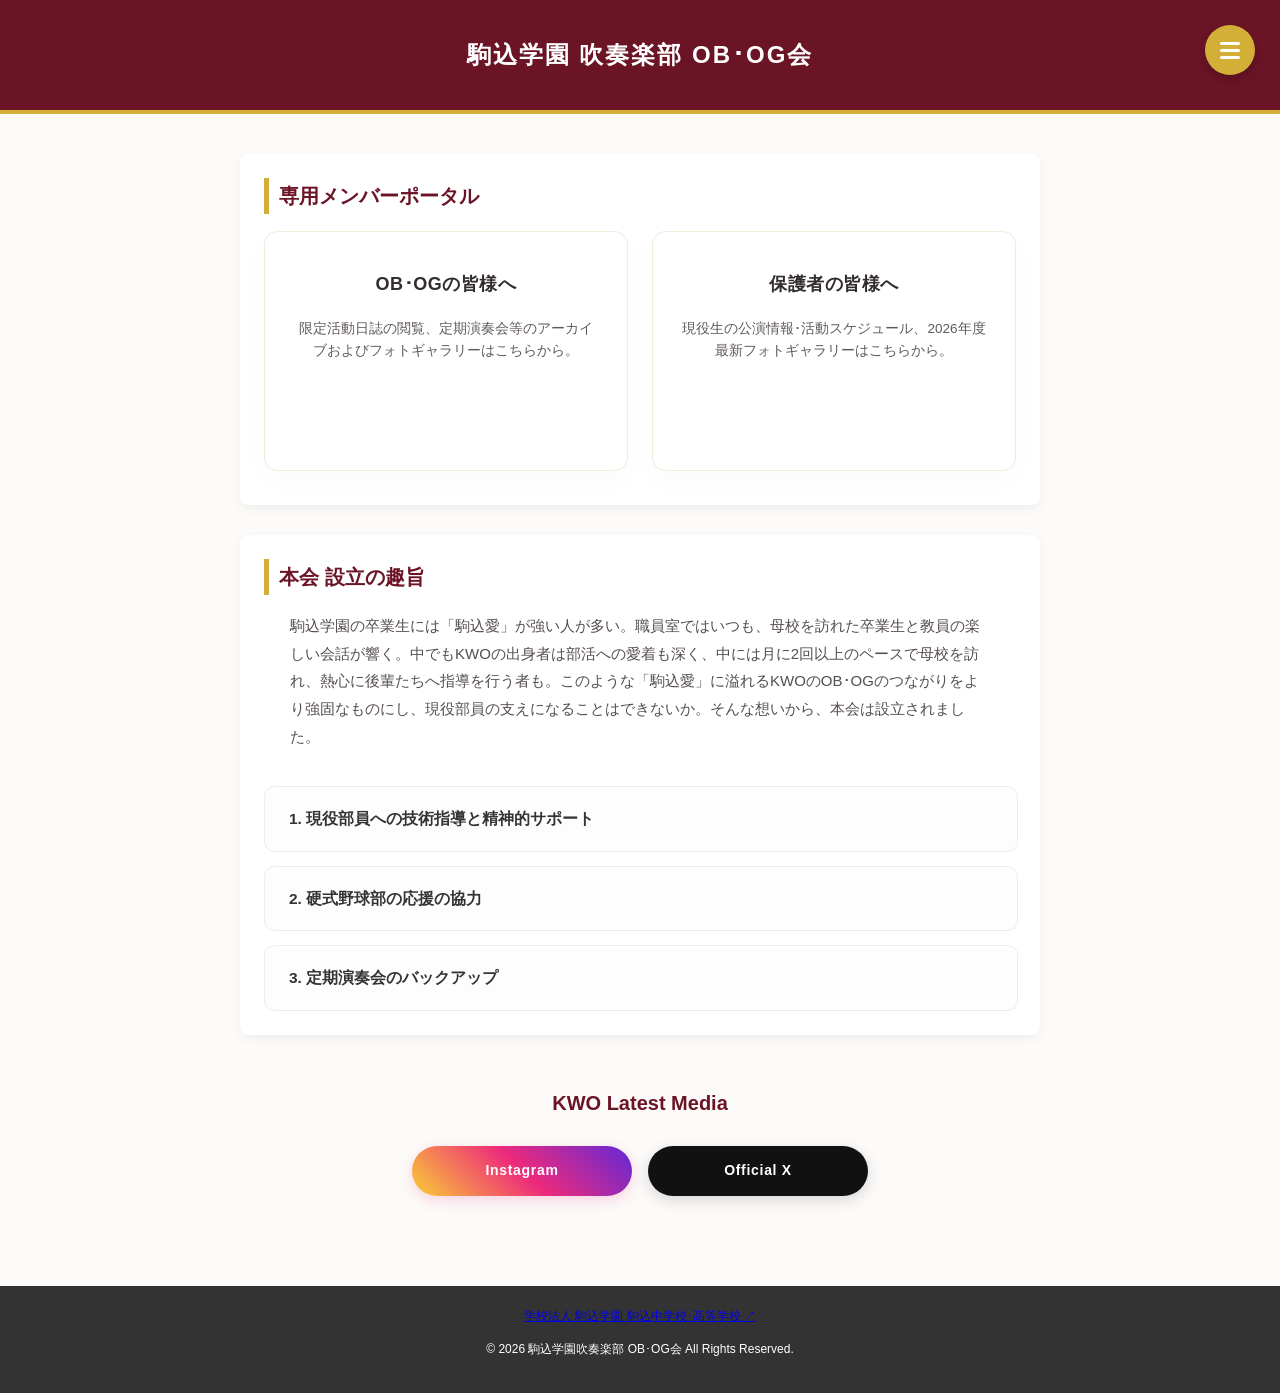
==== commit 99f40bc0: "Add files via upload" ====
--- a/index.html
+++ b/index.html
@@ -3,249 +3,48 @@
 <head>
     <meta charset="UTF-8">
     <meta name="viewport" content="width=device-width, initial-scale=1.0">
-    <title>駒込学園吹奏楽部 OB・OG会</title>
+    <title>駒込学園吹奏楽部 OB･OG会</title>
     <link rel="stylesheet" href="style.css">
-
-    <script>
-        (function() {
-            // セキュリティ：ブラウザを閉じるとログアウトされる設定
-            if (sessionStorage.getItem('loginStatus') === 'passed') {
-                const style = document.createElement('style');
-                style.innerHTML = '#login-overlay { display: none !important; opacity: 0 !important; pointer-events: none !important; }';
-                document.head.appendChild(style);
-            }
-        })();
-    </script>
-
     <style>
-        /* 隠しチェックボックスは非表示 */
-        #menu-btn-check {
-            display: none !important;
+        .intro-text-container { max-width: 700px; margin: 0 auto; text-align: left; color: #554e4f; font-size: 15px; line-height: 1.85; margin-bottom: 35px; }
+        .portal-grid { display: flex; gap: 24px; justify-content: center; margin: 10px 0; }
+        .portal-card { flex: 1; background-color: #ffffff !important; color: #332d2e !important; padding: 36px 28px !important; border-radius: 14px !important; border: 1px solid rgba(197, 160, 89, 0.2); text-align: center; box-shadow: 0 10px 30px rgba(82, 14, 27, 0.02); transition: transform 0.3s var(--easing-smooth); }
+        .portal-card:hover { transform: translateY(-3px); box-shadow: 0 15px 35px rgba(82, 14, 27, 0.05); }
+        .portal-card h3 { margin-top: 0; color: var(--primary-burgundy); font-size: 18px; font-weight: 600; letter-spacing: 0.03em; }
+        .portal-btn { display: block !important; background-color: var(--primary-burgundy) !important; color: #ffffff !important; text-decoration: none !important; font-weight: 600 !important; font-size: 14px !important; padding: 12px 24px !important; margin: 24px auto 0 auto !important; border-radius: 6px !important; transition: all 0.2s ease !important; max-width: 200px; text-align: center; letter-spacing: 0.05em; }
+        .portal-btn:hover { background-color: var(--accent-gold) !important; }
+        
+        .refined-accordion-list { display: flex; flex-direction: column; gap: 14px; width: 100%; box-sizing: border-box; }
+        .refined-accordion-item { width: 100%; background-color: #fdfdfd; border: 1px solid #f0ede9; border-radius: 10px; overflow: hidden; transition: all 0.3s var(--easing-smooth); }
+        .refined-accordion-item[open] { background-color: #ffffff; border-color: rgba(197, 160, 89, 0.3); box-shadow: 0 4px 15px rgba(82, 14, 27, 0.02); }
+        
+        .refined-accordion-summary { 
+            display: flex !important; justify-content: space-between; align-items: center;
+            padding: 18px 24px; color: var(--primary-burgundy); font-size: 15.5px; font-weight: 600; 
+            cursor: pointer; list-style: none; user-select: none; transition: background-color 0.2s;
         }
-
-        /* ハンバーガーメニューのボタン位置設定 */
-        .hamburger-menu {
-            position: absolute !important;
-            top: 50% !important;
-            right: 20px !important;
-            transform: translateY(-50%) !important;
-            z-index: 9999 !important; 
+        .refined-accordion-summary::-webkit-details-marker { display: none !important; }
+        .refined-accordion-summary:hover { background-color: #faf9f6; }
+        
+        .refined-accordion-icon { position: relative; width: 12px; height: 12px; transition: transform 0.3s var(--easing-smooth); }
+        .refined-accordion-icon::before, .refined-accordion-icon::after { content: ''; position: absolute; background-color: var(--accent-gold); transition: transform 0.3s; }
+        .refined-accordion-icon::before { top: 5px; left: 0; width: 12px; height: 2px; }
+        .refined-accordion-icon::after { top: 0; left: 5px; width: 2px; height: 12px; }
+        
+        .refined-accordion-item[open] .refined-accordion-icon { transform: rotate(180deg); }
+        .refined-accordion-item[open] .refined-accordion-icon::after { transform: scaleY(0); }
+        
+        .refined-accordion-body { padding: 0 24px 22px 24px; color: #61595a; font-size: 14px; line-height: 1.75; animation: accordionFadeIn 0.4s var(--easing-smooth); }
+        
+        @keyframes accordionFadeIn {
+            0% { opacity: 0; transform: translateY(-4px); }
+            100% { opacity: 1; transform: translateY(0); }
         }
-
-        .menu-btn {
-            position: fixed !important; 
-            top: 25px !important;
-            right: 25px !important;
-            display: flex !important;
-            height: 50px !important;
-            width: 50px !important;
-            justify-content: center !important;
-            align-items: center !important;
-            background-color: #d4af37 !important;
-            border-radius: 50% !important;
-            cursor: pointer !important;
-            z-index: 9999 !important; 
-            box-shadow: 0 4px 10px rgba(0,0,0,0.3) !important;
-        }
-
-        /* 三本線（白） */
-        .menu-btn span,
-        .menu-btn span::before,
-        .menu-btn span::after {
-            content: '' !important;
-            display: block !important;
-            height: 3px !important;
-            width: 20px !important;
-            border-radius: 3px !important;
-            background-color: #ffffff !important;
-            position: absolute !important;
-            transition: all 0.3s ease !important;
-        }
-        .menu-btn span::before { bottom: 7px !important; }
-        .menu-btn span::after { top: 7px !important; }
-
-        #menu-btn-check:checked ~ .menu-btn span { background-color: transparent !important; }
-        #menu-btn-check:checked ~ .menu-btn span::before { bottom: 0 !important; transform: rotate(45deg) !important; }
-        #menu-btn-check:checked ~ .menu-btn span::after { top: 0 !important; transform: rotate(-45deg) !important; }
-
-        .menu-content {
-            position: fixed !important;
-            top: 0 !important;
-            right: -300px !important; 
-            width: 300px !important;   
-            height: 100vh !important;  
-            background-color: #fcfbf9 !important;
-            box-shadow: -5px 0 15px rgba(0,0,0,0.2) !important;
-            transition: right 0.3s ease !important; 
-            z-index: 9998 !important; 
-            overflow-y: auto !important;
-        }
-
-        #menu-btn-check:checked ~ .menu-content { right: 0 !important; }
-        .menu-inner { padding: 100px 20px 40px 20px !important; }
-
-        /* 🔐 ログイン壁 */
-        #login-overlay {
-            position: fixed !important;
-            top: 0 !important;
-            left: 0 !important;
-            width: 100% !important;
-            height: 100% !important;
-            background-color: #6b1426 !important; 
-            color: #ffffff !important;
-            display: flex !important;
-            justify-content: center !important;
-            align-items: center !important;
-            z-index: 100000 !important; 
-            text-align: center;
-            opacity: 1;
-            transition: opacity 0.4s ease; 
-        }
-        .login-box {
-            background-color: #ffffff !important;
-            color: #333333 !important;
-            padding: 40px 30px !important;
-            border-radius: 12px !important;
-            box-shadow: 0 10px 25px rgba(0,0,0,0.3) !important;
-            max-width: 360px !important;
-            width: 90% !important;
-        }
-        .login-box h2 { color: #6b1426 !important; margin-bottom: 20px !important; font-size: 20px !important; }
-        .login-box input {
-            width: 100% !important;
-            padding: 12px !important;
-            margin-bottom: 15px !important;
-            border: 1px solid #ccc !important;
-            border-radius: 6px !important;
-            box-sizing: border-box !important;
-            font-size: 16px !important;
-            text-align: center !important;
-        }
-        .password-container { position: relative !important; width: 100% !important; }
-        .toggle-password-btn {
-            position: absolute !important;
-            right: 15px !important;
-            top: 38% !important;
-            transform: translateY(-50%) !important;
-            cursor: pointer !important;
-            width: 24px !important;
-            height: 24px !important;
-            display: flex !important;
-            align-items: center !important;
-            justify-content: center !important;
-            user-select: none !important;
-            opacity: 0.5;
-            transition: opacity 0.2s;
-        }
-        .eye-icon {
-            position: relative !important;
-            width: 22px !important;   
-            height: 12px !important;  
-            border: 2px solid #333333 !important;
-            border-top-left-radius: 100% 120% !important;
-            border-top-right-radius: 100% 120% !important;
-            border-bottom-left-radius: 100% 120% !important;
-            border-bottom-right-radius: 100% 120% !important;
-        }
-        .eye-icon::before {
-            content: '' !important;
-            position: absolute !important;
-            width: 6px !important;
-            height: 6px !important;
-            background-color: #333333 !important;
-            border-radius: 50% !important;
-            top: 50% !important;
-            left: 50% !important;
-            transform: translate(-50%, -50%) !important;
-        }
-        .eye-icon.hidden-line::after {
-            content: '' !important;
-            position: absolute !important;
-            width: 26px !important;
-            height: 2px !important;
-            background-color: #333333 !important;
-            top: 50% !important;
-            left: 50% !important;
-            transform: translate(-50%, -50%) rotate(-45deg) !important; 
-        }
-        .login-btn {
-            display: block !important;
-            background-color: #d4af37 !important; 
-            color: #ffffff !important;
-            border: none !important;
-            height: 45px !important;
-            line-height: 45px !important;
-            width: 100% !important;
-            font-weight: bold !important;
-            border-radius: 6px !important;
-            cursor: pointer !important;
-            font-size: 16px !important;
-            transition: 0.2s !important;
-            text-align: center !important;
-            margin: 15px auto 0 auto !important;
-            padding: 0 !important;
-            text-decoration: none !important;
-        }
-
-        /* 📝 ブログセクションの余白調整 */
-        .blog-section {
-            background-color: #ffffff !important;
-            padding: 20px 20px 40px 20px !important;
-            margin: 30px auto !important;
-            max-width: 800px !important;
-            border-radius: 12px !important;
-            box-shadow: 0 4px 15px rgba(0,0,0,0.05) !important;
-        }
-        .blog-card {
-            background-color: #ffffff !important;
-            border-left: 5px solid #6b1426 !important;
-            padding: 20px !important;
-            margin-bottom: 20px !important;
-            border-radius: 0 8px 8px 0 !important;
-            box-shadow: 0 2px 8px rgba(0,0,0,0.05) !important;
-            text-align: left !important;
-        }
-
-        /* 📸 スライドショーのデザイン */
-        .slider-wrapper {
-            position: relative !important;
-            width: 100% !important;
-            max-width: 800px !important;
-            margin: 20px auto !important;
-            overflow: hidden !important;
-            border-radius: 12px !important;
-            box-shadow: 0 10px 25px rgba(0,0,0,0.2) !important;
-        }
-        .slider-inner { display: flex !important; transition: transform 0.5s ease-in-out !important; width: 100% !important; }
-        .slider-item { min-width: 100% !important; position: relative !important; }
-        .slider-item img { width: 100% !important; height: 450px !important; object-fit: cover !important; display: block !important; }
-        .slider-caption { position: absolute !important; bottom: 0 !important; left: 0 !important; width: 100% !important; background: rgba(0, 0, 0, 0.6) !important; color: #ffffff !important; padding: 10px !important; font-size: 14px !important; text-align: center !important; }
-        .slider-btn { position: absolute !important; top: 50% !important; transform: translateY(-50%) !important; background: rgba(212, 175, 55, 0.9) !important; color: #ffffff !important; border: none !important; width: 44px !important; height: 44px !important; border-radius: 50% !important; cursor: pointer !important; font-size: 22px !important; display: flex !important; align-items: center !important; justify-content: center !important; z-index: 50 !important; transition: background 0.3s !important; }
-        .slider-btn:hover { background: #6b1426 !important; }
-        .slider-prev { left: 15px !important; }
-        .slider-next { right: 15px !important; }
-
-        @media screen and (max-width: 600px) { .slider-item img { height: 250px !important; } }
+        
+        @media screen and (max-width: 750px) { .portal-grid { flex-direction: column; gap: 16px; } .refined-accordion-summary { padding: 16px 20px; font-size: 14.5px; } .refined-accordion-body { padding: 0 20px 18px 20px; } }
     </style>
 </head>
 <body>
-
-    <div id="login-overlay">
-        <div class="login-box">
-            <h2>OB・OG限定ページ</h2>
-            <p style="font-size: 14px; color: #666; margin-bottom: 25px;">情報を入力してください。</p>
-            <input type="text" id="yearBox" placeholder="例：2015" onkeydown="handleEnter(event)">
-            <input type="text" id="nameBox" placeholder="お名前" onkeydown="handleEnter(event)">
-            <div class="password-container">
-                <input type="password" id="passwordBox" placeholder="パスワード" onkeydown="handleEnter(event)">
-                <div class="toggle-password-btn" onclick="togglePasswordVisibility()">
-                    <div id="eyeIcon" class="eye-icon"></div>
-                </div>
-            </div>
-            <button class="login-btn" onclick="clickLoginButton()">ログイン</button>
-            <div id="error-message" style="color:red; display:none; margin-top:10px;">入力内容が正しくありません</div>
-        </div>
-    </div>
 
     <input type="checkbox" id="menu-btn-check">
     <label for="menu-btn-check" class="menu-btn"><span></span></label>
@@ -254,192 +53,101 @@
         <div class="menu-inner">
             <nav class="menu-nav">
                 <ul>
-                    <li><a href="index.html">🏠 ホーム</a></li>
-                    <li><a href="history.html">🎼 過去の実績</a></li>
-                    <li><a href="officers.html">👥 幹部・役員紹介</a></li>
+                    <li><a href="index.html">ホーム（一般公開）</a></li>
+                    <li><a href="obog.html">OB･OG専用ページ</a></li>
+                    <li><a href="parents.html">保護者専用ページ</a></li>
+                    <li><a href="history.html">過去の実績</a></li>
+                    <li><a href="officers.html">幹部･役員紹介</a></li>
                 </ul>
             </nav>
         </div>
     </div>
 
     <header class="site-header">
+        <div class="header-bg-slider active-bg" style="background-image: url('images/header.jpg');"></div>
         <div class="header-title-container">
-            <h1>駒込学園 吹奏楽部 OB・OG会</h1>
+            <h1>駒込学園 吹奏楽部 OB･OG会</h1>
         </div>
     </header>
 
     <main>
-        <section class="blog-section">
-            <h2>📢 お知らせ・日誌</h2>
-            <details class="purpose-details">
-                <summary class="purpose-summary">記事一覧を見る</summary>
-                <div id="blog-list" style="margin-top: 20px;">
-                    <p>記事を読み込んでいます...</p>
+        <section>
+            <h2>専用メンバーポータル</h2>
+            <div class="portal-grid">
+                <div class="portal-card">
+                    <h3>OB･OGの皆様へ</h3>
+                    <p style="font-size: 13.5px; margin-top: 12px; color: #61595a; line-height: 1.6;">
+                        限定活動日誌の閲覧、定期演奏会等のアーカイブおよびフォトギャラリーはこちらから。
+                    </p>
+                    <a href="obog.html" class="portal-btn">ログインして進む</a>
                 </div>
-            </details>
+                <div class="portal-card">
+                    <h3>保護者の皆様へ</h3>
+                    <p style="font-size: 13.5px; margin-top: 12px; color: #61595a; line-height: 1.6;">
+                        現役生の公演情報･活動スケジュール、2026年度最新フォトギャラリーはこちらから。
+                    </p>
+                    <a href="parents.html" class="portal-btn">ログインして進む</a>
+                </div>
+            </div>
         </section>
 
-        <section class="gallery-section">
-            <h2>活動の様子（フォトギャラリー）</h2>
-            <p>定期演奏会やコンクールの思い出をスライドショーでお届けします。</p>
-            <details class="purpose-details">
-                <summary class="purpose-summary">写真をもっと見る</summary>
-                <div class="purpose-content">
-                    <div class="slider-wrapper">
-                        <div class="slider-inner" id="sliderInner">
-                            <div class="slider-item">
-                                <img src="images/photo1.jpg" alt="定期演奏会">
-                                <div class="slider-caption">定期演奏会</div>
-                            </div>
-                            <div class="slider-item">
-                                <img src="images/photo2.jpg" alt="吹奏楽コンクール">
-                                <div class="slider-caption">吹奏楽コンクール</div>
-                            </div>
-                            <div class="slider-item">
-                                <img src="images/photo3.jpg" alt="夏合宿">
-                                <div class="slider-caption">夏合宿での一コマ</div>
-                            </div>
-                            <div class="slider-item">
-                                <img src="images/photo4.jpg" alt="日常練習">
-                                <div class="slider-caption">日々の合奏練習</div>
-                            </div>
-                        </div>
-                        <button type="button" class="slider-btn slider-prev" onclick="moveSlider(-1); event.stopPropagation();">❮</button>
-                        <button type="button" class="slider-btn slider-next" onclick="moveSlider(1); event.stopPropagation();">❯</button>
+        <section>
+            <h2>本会 設立の趣旨</h2>
+            <div class="intro-text-container">
+                <p>
+                    駒込学園の卒業生には「駒込愛」が強い人が多い。職員室ではいつも、母校を訪れた卒業生と教員の楽しい会話が響く。中でもKWOの出身者は部活への愛着も深く、中には月に2回以上のペースで母校を訪れ、熱心に後輩たちへ指導を行う者も。このような「駒込愛」に溢れるKWOのOB･OGのつながりをより強固なものにし、現役部員の支えになることはできないか。そんな想いから、本会は設立されました。
+                </p>
+            </div>
+
+            <div class="refined-accordion-list">
+                <details class="refined-accordion-item">
+                    <summary class="refined-accordion-summary">
+                        <span>1. 現役部員への技術指導と精神的サポート</span>
+                        <div class="refined-accordion-icon"></div>
+                    </summary>
+                    <div class="refined-accordion-body">
+                        <p>プロの講師よりも親しみやすく、より身近な距離感で寄り添った指導ができることこそが卒業生の強みです。夏のコンクールをはじめ、様々なステージに向けて積極的に指導に加わることで、後輩たちがより深く音楽に打ち込める理想的な環境づくりを行います。</p>
                     </div>
-                </div>
-            </details>
+                </details>
+
+                <details class="refined-accordion-item">
+                    <summary class="refined-accordion-summary">
+                        <span>2. 硬式野球部の応援の協力</span>
+                        <div class="refined-accordion-icon"></div>
+                    </summary>
+                    <div class="refined-accordion-body">
+                        <p>夏の高校野球シーズンは、吹奏楽コンクールに向けた練習や合宿とも重なり、現役生徒にとっては多忙を極める時期です。そこで、経験豊富な卒業生が野球応援に駆けつけることで、現役生の負担を軽減しつつ、駒込学園の一体感をもって硬式野球部を勝利へと後押しします。</p>
+                    </div>
+                </details>
+
+                <details class="refined-accordion-item">
+                    <summary class="refined-accordion-summary">
+                        <span>3. 定期演奏会のバックアップ</span>
+                        <div class="refined-accordion-icon"></div>
+                    </summary>
+                    <div class="refined-accordion-body">
+                        <p>現役部員たちが1年間の集大成として創り上げるのが定期演奏会です。その舞台裏の業務を顧問の先生方に委ねるのではなく、卒業生が主体となって引き受けます。裏方を私たちがしっかり守ることで、後輩たちがステージの上で最高の演奏を届けることに集中できるようサポートします。</p>
+                    </div>
+                </details>
+            </div>
         </section>
 
-        <section class="purpose-section">
-            <h2>OB・OG会 設立の趣旨</h2>
-            <p class="lead-text">
-                駒込学園吹奏楽部は、これまで多くの卒業生を送り出してきました。<br>
-                この度、卒業生同士のつながりを深め、安全に現役部員の活動を末永く応援していくために、公式OB・OG会を発足いたしました。
-            </p>
-            <details class="purpose-details">
-                <summary class="purpose-summary">もっと見る</summary>
-                <div class="purpose-content">
-                    <div class="purpose-grid">
-                        <div class="purpose-card">
-                            <h3>🎺 1. 現役部員への支援</h3>
-                            <p>楽器のメンテナンスや指導・差し入れなど、現役生がより良い環境で演奏に打ち込めるようサポートを行います。</p>
-                        </div>
-                        <div class="purpose-card">
-                            <h3>🤝 2. 卒業生同士の交流</h3>
-                            <p>世代を超えたOB・OGのネットワークを広げ、いつまでも音楽でつながれる場所を作ります。</p>
-                        </div>
-                    </div>
-                </div>
-            </details>
-        </section>
-
-        <section class="sns-link-section">
-            <h2>公式SNSで最新情報をチェック！</h2>
-            <div class="sns-button-container">
-                <a href="https://www.instagram.com/kg_brass/" target="_blank" class="sns-btn instagram-btn">📸 公式Instagram</a>
-                <a href="https://x.com/kg_brass" target="_blank" class="sns-btn x-btn">𝕏 公式X</a>
+        <section class="sns-link-section" style="text-align: center; border: none; box-shadow: none; background: transparent !important; padding: 20px 0 !important;">
+            <h2 style="border: none; padding: 0; margin-bottom: 25px;">KWO Latest Media</h2>
+            <div class="sns-button-container" style="display: flex; justify-content: center; gap: 16px; flex-wrap: wrap;">
+                <a href="https://www.instagram.com/kg_brass/" target="_blank" class="sns-btn instagram-btn" style="width: 220px; padding: 12px 0; border-radius: 30px; font-weight: 600; text-decoration: none; color: #fff; font-size: 14px; letter-spacing: 0.05em; background: linear-gradient(45deg, #f9ce34, #ee2a7b, #6228d7); box-shadow: 0 4px 15px rgba(238, 42, 123, 0.2);">Instagram</a>
+                <a href="https://x.com/kg_brass" target="_blank" class="sns-btn x-btn" style="width: 220px; padding: 12px 0; border-radius: 30px; font-weight: 600; text-decoration: none; color: #fff; font-size: 14px; letter-spacing: 0.05em; background-color: #111111; box-shadow: 0 4px 15px rgba(0,0,0,0.15);">Official X</a>
             </div>
         </section>
     </main>
 
     <footer>
-        <p>&copy; 2026 駒込学園吹奏楽部 OB・OG会 All Rights Reserved.</p>
+        <div class="footer-link-container">
+            <a href="https://www.komagome.ed.jp/" target="_blank" rel="noopener noreferrer" class="school-site-link">
+                学校法人 駒込学園 駒込中学校･高等学校 ↗
+            </a>
+        </div>
+        <p>&copy; 2026 駒込学園吹奏楽部 OB･OG会 All Rights Reserved.</p>
     </footer>
-
-    <script>
-        // --------------------------------------------------
-        // 📸 スライドショーのプログラム
-        // --------------------------------------------------
-        let currentSlide = 0;
-        function moveSlider(direction) {
-            const inner = document.getElementById('sliderInner');
-            const slides = document.querySelectorAll('.slider-item');
-            const totalSlides = slides.length;
-            if (!inner || totalSlides === 0) return;
-            currentSlide = (currentSlide + direction + totalSlides) % totalSlides;
-            inner.style.transform = `translateX(-${currentSlide * 100}%)`;
-        }
-
-        // --------------------------------------------------
-        // 🎫 microCMS・スプレッドシート設定
-        // --------------------------------------------------
-        const csvUrl = "https://docs.google.com/spreadsheets/d/e/2PACX-1vRSA1tRAmuJEZEpd1GGZVvP7Q4addCz2_b13co5dK7UtzooLsTX9SpgFDFgR_s_LNZYfbcB91fvsCD3/pub?gid=0&single=true&output=csv";
-        const microCmsUrl = "https://komagome-brass-ob.microcms.io/api/v1/blog";
-        const microCmsApiKey = "qSJ070NmlfRvReLlVUJ2Lo8lvWdYF0Dle5TC";
-
-        let obogList = {};
-
-        function checkLoginStatus() {
-            const overlay = document.getElementById('login-overlay');
-            if (sessionStorage.getItem('loginStatus') === 'passed') {
-                if (overlay) overlay.style.display = 'none'; 
-            }
-        }
-        checkLoginStatus();
-
-        if (csvUrl) {
-            fetch(csvUrl).then(r => r.text()).then(text => {
-                const lines = text.split(/\r?\n/);
-                for (let i = 1; i < lines.length; i++) {
-                    const col = lines[i].split(",");
-                    if (col.length >= 3) {
-                        const year = col[0].trim(), name = col[1].trim(), pw = col[2].trim();
-                        if (year && name && pw) {
-                            if (!obogList[year]) obogList[year] = [];
-                            obogList[year].push({ name: name, password: pw });
-                        }
-                    }
-                }
-            });
-        }
-
-        function loadBlog() {
-            fetch(microCmsUrl, { headers: { "X-MICROCMS-API-KEY": microCmsApiKey } })
-            .then(r => r.json()).then(data => {
-                const list = document.getElementById('blog-list');
-                if (!list) return;
-                if (!data.contents || data.contents.length === 0) {
-                    list.innerHTML = '<p>記事はありません。</p>'; return;
-                }
-                let html = "";
-                data.contents.forEach(art => {
-                    const d = new Date(art.date || art.publishedAt);
-                    const fd = `${d.getFullYear()}年${String(d.getMonth() + 1).padStart(2, '0')}月${String(d.getDate()).padStart(2, '0')}日`;
-                    html += `<div class="blog-card"><div class="blog-date">${fd}</div><h3 class="blog-title">${art.title}</h3><div class="blog-content">${art.content}</div></div>`;
-                });
-                list.innerHTML = html;
-            });
-        }
-        document.addEventListener("DOMContentLoaded", loadBlog);
-
-        function togglePasswordVisibility() {
-            const box = document.getElementById('passwordBox');
-            const icon = document.getElementById('eyeIcon');
-            if (box.type === 'password') { box.type = 'text'; icon.classList.add('hidden-line'); }
-            else { box.type = 'password'; icon.classList.remove('hidden-line'); }
-        }
-
-        function clickLoginButton() {
-            const y = document.getElementById('yearBox').value.trim();
-            const n = document.getElementById('nameBox').value.trim();
-            const p = document.getElementById('passwordBox').value.trim();
-            const err = document.getElementById('error-message');
-            const overlay = document.getElementById('login-overlay');
-            let isMatch = false;
-            if (obogList[y]) isMatch = obogList[y].some(u => u.name === n && u.password === p);
-            if (isMatch) {
-                sessionStorage.setItem('loginStatus', 'passed');
-                if (overlay) {
-                    overlay.style.opacity = "0";
-                    overlay.style.pointerEvents = "none";
-                    setTimeout(() => { overlay.style.display = 'none'; }, 400);
-                }
-            } else { if (err) err.style.display = 'block'; }
-        }
-
-        function handleEnter(event) { if (event.key === 'Enter') clickLoginButton(); }
-    </script>
-
 </body>
 </html>
